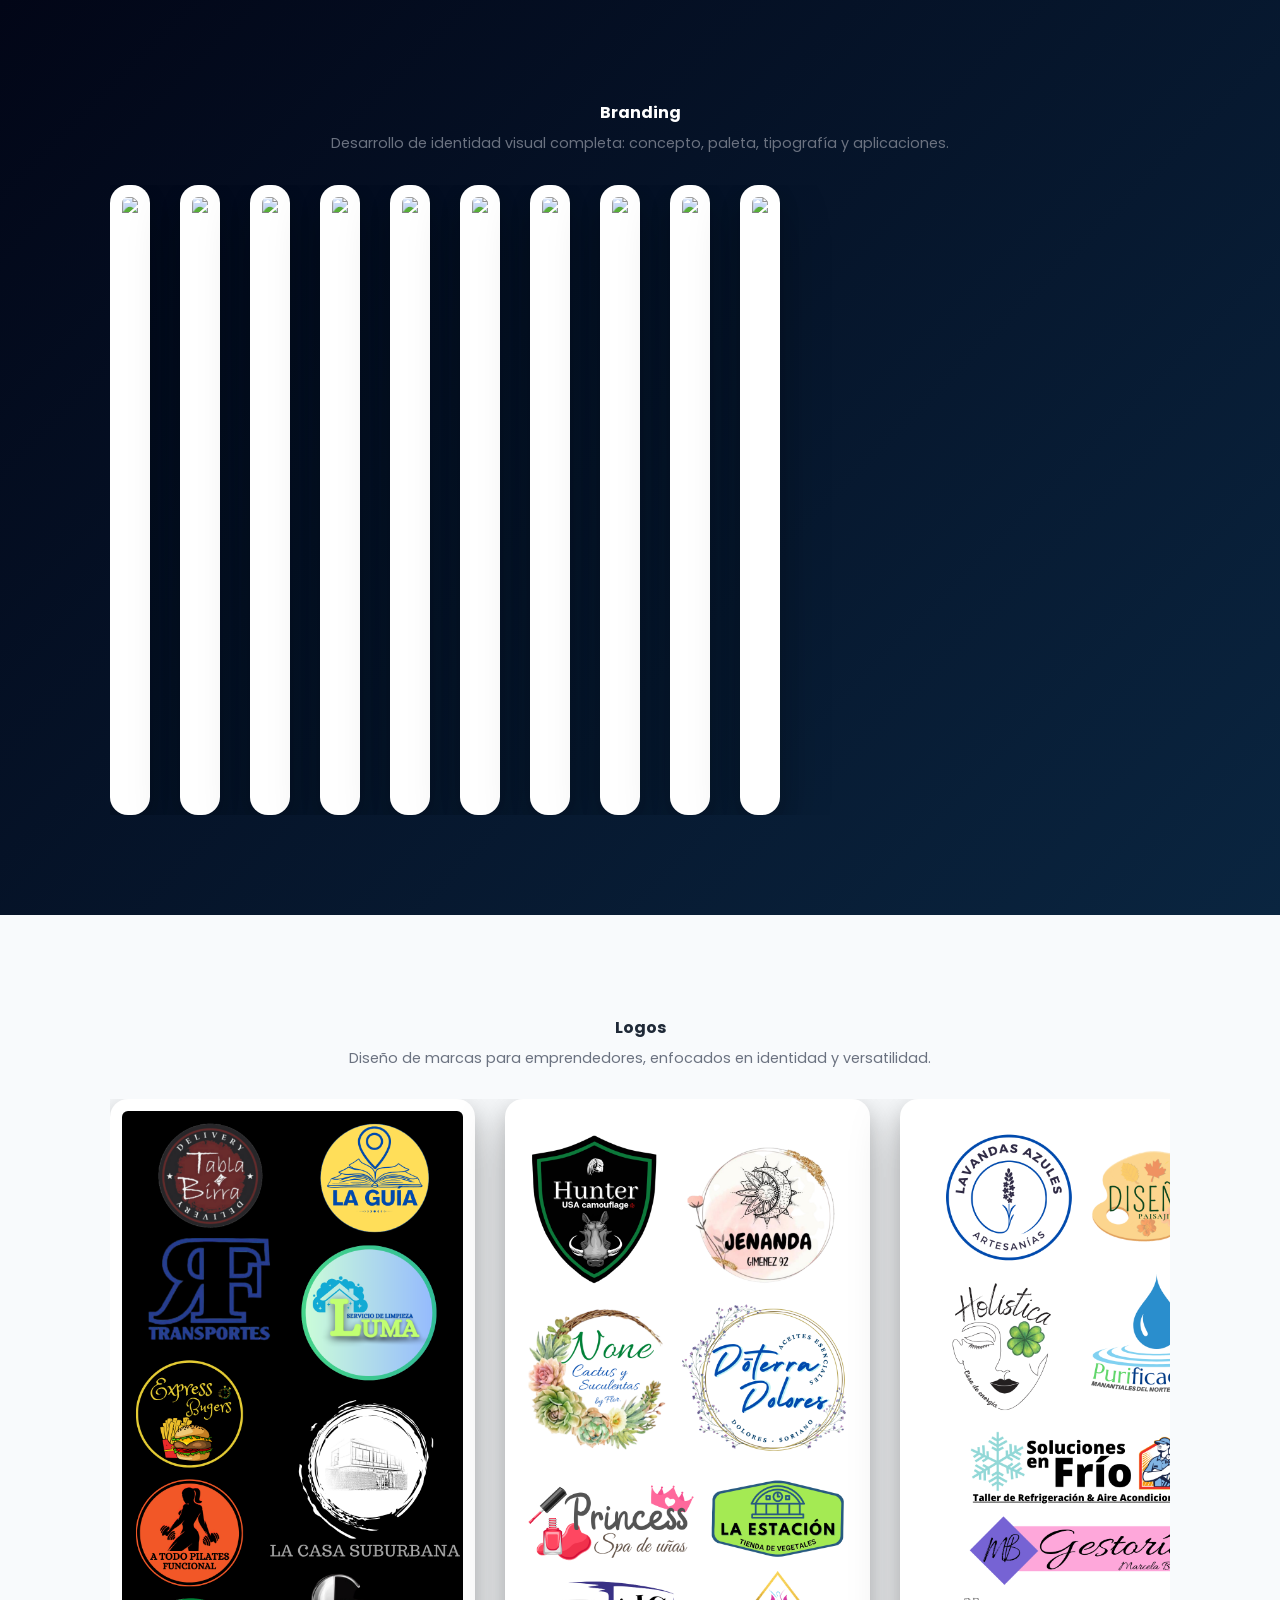
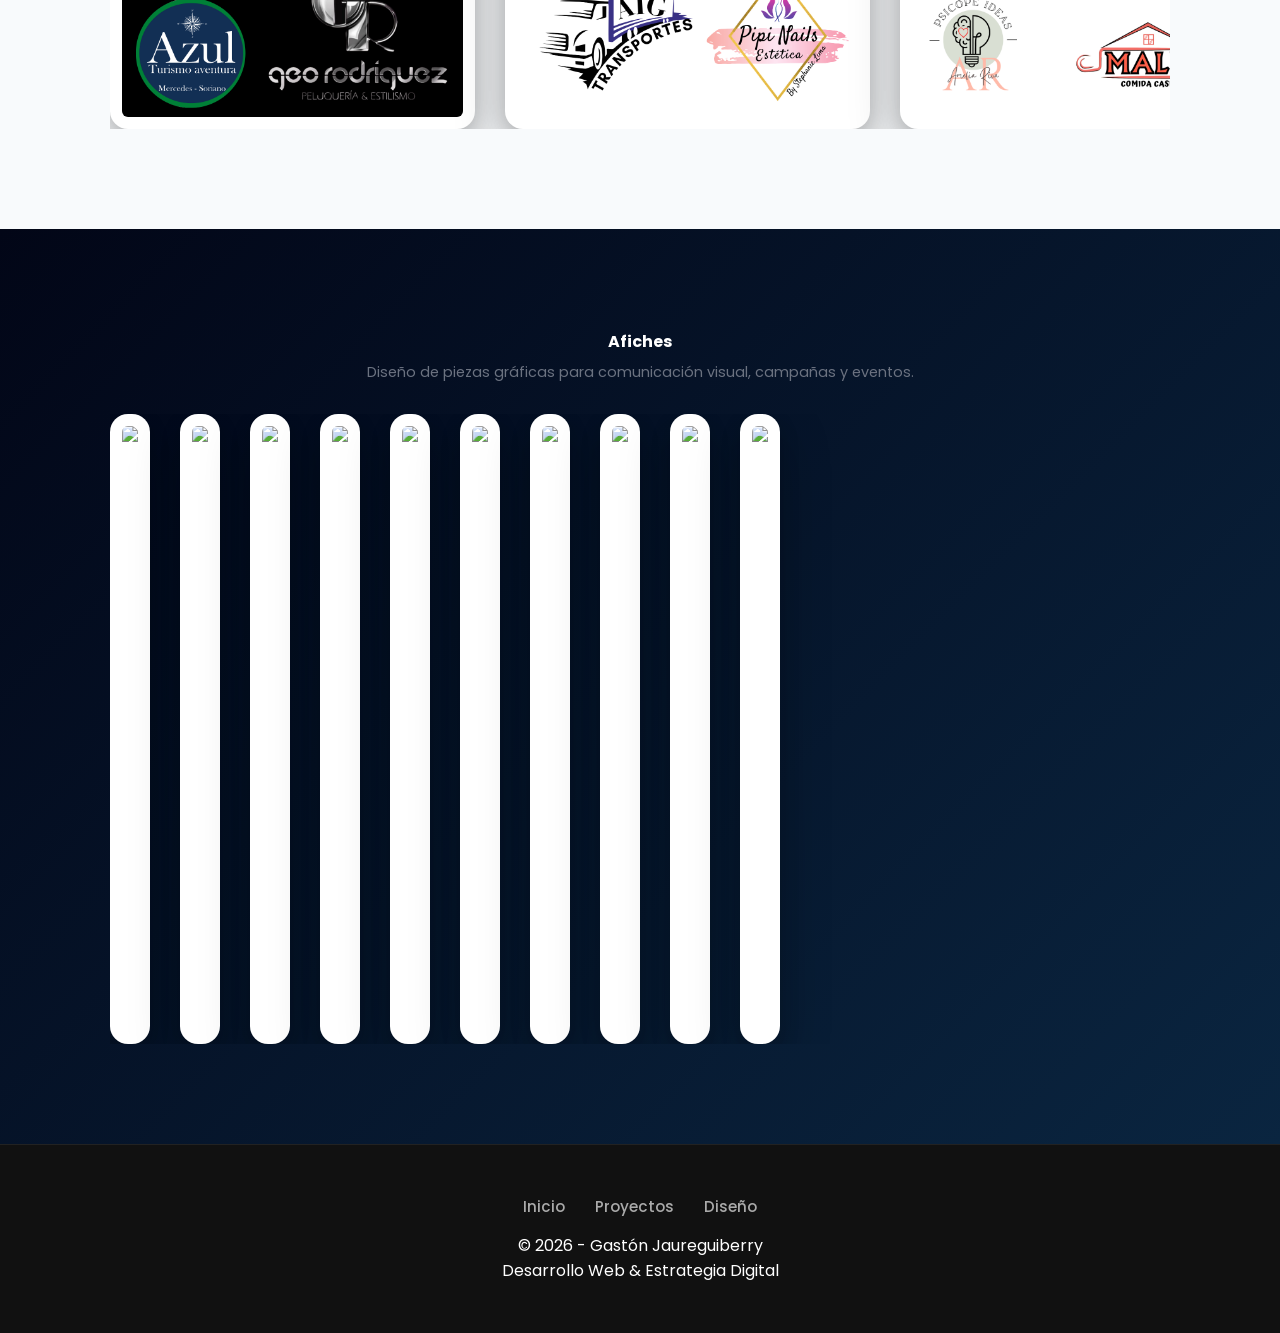
==== pages/diseños.html @ 80c4a2a4 "varios cambios, algunos medio rotos pero si sigo es peor, de necesitar nuevo repo tome de atras de e" ====
<!DOCTYPE html>
<html lang="es">
<head>
  <meta charset="UTF-8">
  <meta name="viewport" content="width=device-width, initial-scale=1.0">
  <title>Mis proyectos - Gastón Jaureguiberry</title>

  <!-- Estilos -->
  <link rel="stylesheet" href="../css/diseño.css">
  <link href="https://fonts.googleapis.com/css2?family=Poppins:wght@300;500;700&display=swap" rel="stylesheet">
</head>

<body>

<!-- ===== BRANDING ===== -->
<section class="seccion-oscura">
  <div class="bloque">
    <h2>Branding</h2>
    <p>Desarrollo de identidad visual completa: concepto, paleta, tipografía y aplicaciones.</p>

    <div class="slider">
      <div class="slide-track">
        <!-- ORIGINAL -->
        <img src="../img/branding1.png">
        <img src="../img/branding2.png">
        <img src="../img/branding3.png">
        <img src="../img/branding4.png">
        <img src="../img/branding5.png">

        <!-- DUPLICADO (para loop perfecto) -->
        <img src="../img/branding1.png">
        <img src="../img/branding2.png">
        <img src="../img/branding3.png">
        <img src="../img/branding4.png">
        <img src="../img/branding5.png">
      </div>
    </div>
  </div>
</section>

<!-- ===== LOGOS ===== -->
<section class="seccion-clara">
  <div class="bloque">
    <h2>Logos</h2>
    <p>Diseño de marcas para emprendedores, enfocados en identidad y versatilidad.</p>

    <div class="slider">
      <div class="slide-track">
        <img src="../img/logos6.png">
        <img src="../img/logos2.png">
        <img src="../img/logos3.png">
        <img src="../img/logos4.png">
        <img src="../img/logos5.png">

        <img src="../img/logos6.png">
        <img src="../img/logos2.png">
        <img src="../img/logos3.png">
        <img src="../img/logos4.png">
        <img src="../img/logos5.png">
      </div>
    </div>
  </div>
</section>

<!-- ===== AFICHES ===== -->
<section class="seccion-oscura">
  <div class="bloque">
    <h2>Afiches</h2>
    <p>Diseño de piezas gráficas para comunicación visual, campañas y eventos.</p>

    <div class="slider">
      <div class="slide-track">
        <img src="../img/afiche1.png">
        <img src="../img/afiche2.png">
        <img src="../img/afiche3.png">
        <img src="../img/afiche4.png">
        <img src="../img/afiche5.png">

        <img src="../img/afiche1.png">
        <img src="../img/afiche2.png">
        <img src="../img/afiche3.png">
        <img src="../img/afiche4.png">
        <img src="../img/afiche5.png">
      </div>
    </div>
  </div>
</section>

<!-- ===== FOOTER ===== -->
<footer>
  <div class="footer-links">
    <a href="../index.html">Inicio</a>
    <a href="../pages/proyectosweb.html">Proyectos</a>
    <a href="../pages/diseños.html">Diseño</a>
  </div>
  <p>© 2026 - Gastón Jaureguiberry 
    <br> Desarrollo Web & Estrategia Digital</p>
</footer>

</body>
</html>
---- css/diseño.css ----
/* =====================================================
   RESET
===================================================== */
* {
  margin: 0;
  padding: 0;
  box-sizing: border-box;
}

/* =====================================================
   BASE
===================================================== */
body {
  font-family: 'Poppins', sans-serif;
  background: #fff;
  color: #1f2937;
}

/* =====================================================
   SECCIONES GENERALES
===================================================== */
.seccion-diseno {
  display: flex;
  flex-direction: column;
}

.bloque {
  text-align: center;
  max-width: 1100px;
  margin: 0 auto;
  padding: 100px 20px;
}

.seccion-clara {
  background: #f8fafc;
}

.seccion-oscura {
  background: linear-gradient(135deg, #020617, #0a2540);
  color: #fff;
}

.seccion-oscura h2,
.seccion-oscura p {
  color: #fff;
}

/* =====================================================
   TIPOGRAFÍA 
===================================================== */
.bloque h2 {
  font-size: 1rem; /* más chico */
  font-weight: 700;
  margin-bottom: 8px;
}

.bloque p {
  font-size: 0.9rem; /* más chico */
  color: #6b7280;
  margin-bottom: 30px; /* menos espacio */
  line-height: 1.5;
}

/* =====================================================
   BOTONES (ESTILO ÚNICO PARA TODO EL SITIO)
===================================================== */

/* CONTENEDOR */
.buttons {
  display: flex;
  justify-content: center;
  gap: 20px;
  margin-top: 30px;
  flex-wrap: wrap;
}

/* BOTÓN GLOBAL */
.btn-main {
  display: inline-block;
  padding: 12px 22px;

  background: #4f46e5;
  color: #fff;
  text-decoration: none;

  border-radius: 10px;
  font-size: 14px;
  font-weight: 500;

  box-shadow: 0 8px 20px rgba(0,0,0,0.15);
  transition: all 0.3s ease;
}

/* HOVER */
.btn-main:hover {
  background: #4338ca;
  transform: translateY(-2px);
}

/* 🔥 FIX CLAVE: BOTONES DEL HERO */
.hero .buttons a {
  background: #4f46e5 !important;
  color: #fff !important;
}

/* =====================================================
   SLIDER
===================================================== */
.slider {
  width: 100%;
  overflow: hidden;
  position: relative;
}

.slide-track {
  display: flex;
  gap: 30px;
  width: max-content;
  animation: scroll 30s linear infinite;
}

.slide-track img {
  height: 70vh;
  width: auto;
  object-fit: contain;

  border-radius: 18px;
  background: #fff;
  padding: 12px;

  box-shadow:
    0 20px 50px rgba(0,0,0,0.25),
    0 8px 20px rgba(0,0,0,0.15);

  transition: transform 0.4s ease, box-shadow 0.4s ease;
}

.slide-track img:hover {
  transform: scale(1.06);
  box-shadow:
    0 25px 60px rgba(0,0,0,0.3),
    0 10px 25px rgba(0,0,0,0.2);
}

@keyframes scroll {
  from { transform: translateX(0); }
  to { transform: translateX(-50%); }
}

/* =====================================================
   FOOTER
===================================================== */
footer {
  background: #111;
  color: #fff;
  text-align: center;
  padding: 50px 20px;
  border-top: 1px solid #222;
}

.footer-links {
  display: flex;
  justify-content: center;
  gap: 30px;
  margin-bottom: 15px;
  flex-wrap: wrap;
}

.footer-links a {
  color: #aaa;
  text-decoration: none;
  font-size: 0.95rem;
  font-weight: 500;
}

.footer-links a:hover {
  color: #fff;
}

/* =====================================================
   RESPONSIVE
===================================================== */
@media (max-width: 992px) {
  .slide-track img {
    height: 50vh;
  }
}

@media (max-width: 576px) {

  .bloque {
    padding: 60px 15px;
  }

  .bloque h2 {
    font-size: 1.8rem;
  }

  .bloque p {
    font-size: 0.95rem;
  }

  .slide-track img {
    height: 40vh;
  }

  .buttons {
    flex-direction: column;
    align-items: center;
  }

  .btn-main {
    width: 80%;
    text-align: center;
  }
}
/* =====================================================
   MOBILE 
===================================================== */
@media (max-width: 576px) {

  /* HERO */
  .hero {
    padding: 40px 20px;
    text-align: center;
  }

  .hero h1 {
    font-size: 1.8rem;
  }

  .hero h2 {
    font-size: 1rem;
    line-height: 1.4;
  }

  .logo {
    width: 140px;
    margin-bottom: 15px;
  }

  /* SECCIONES */
  .section {
    padding: 50px 20px;
  }

  .section h2 {
    font-size: 1.6rem;
  }

  .section p {
    font-size: 0.95rem;
    line-height: 1.5;
  }

  /* CARDS */
  .cards {
    display: flex;
    flex-direction: column;
    gap: 20px;
  }

  .card {
    padding: 20px;
    border-radius: 12px;
  }

  /* LINKS DE PROYECTOS */
  .card a {
    display: inline-block;
    margin-top: 10px;
    font-size: 0.9rem;
  }

  /* EXPERIENCIA */
  .ref-box {
    flex-direction: column;
    gap: 10px;
    align-items: flex-start;
  }

  .btn-ref {
    width: 100%;
    text-align: center;
  }

  /* CONTACTO */
  .contact-buttons {
    display: flex;
    flex-direction: column;
    gap: 10px;
  }

  .btn-contact {
    width: 100%;
    justify-content: center;
  }

  /* FOOTER */
  .footer-links {
    gap: 15px;
  }

  footer p {
    font-size: 0.75rem;
  }
}
@media (max-width: 576px) {
  .bloque h2 {
    font-size: 1rem;
  }

  .bloque p {
    font-size: 0.9rem;
    margin-bottom: 30px;
  }
}
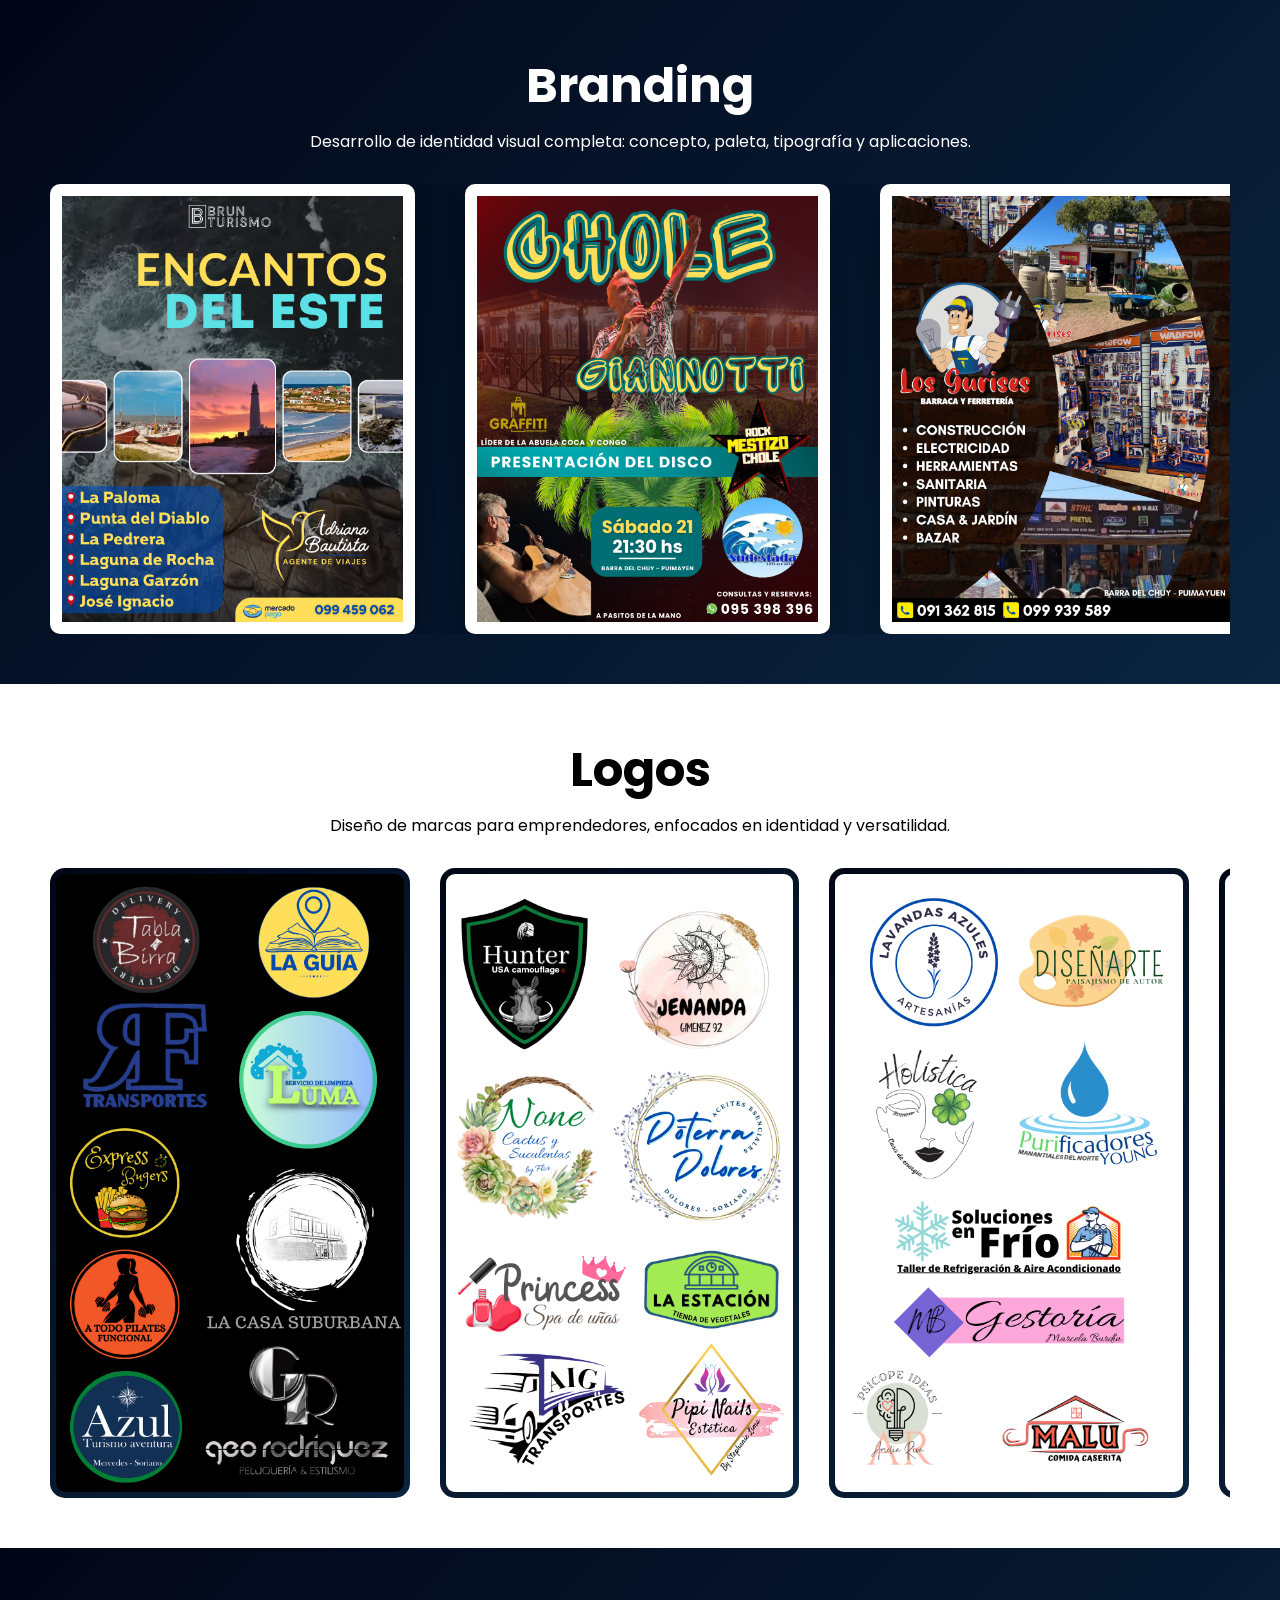
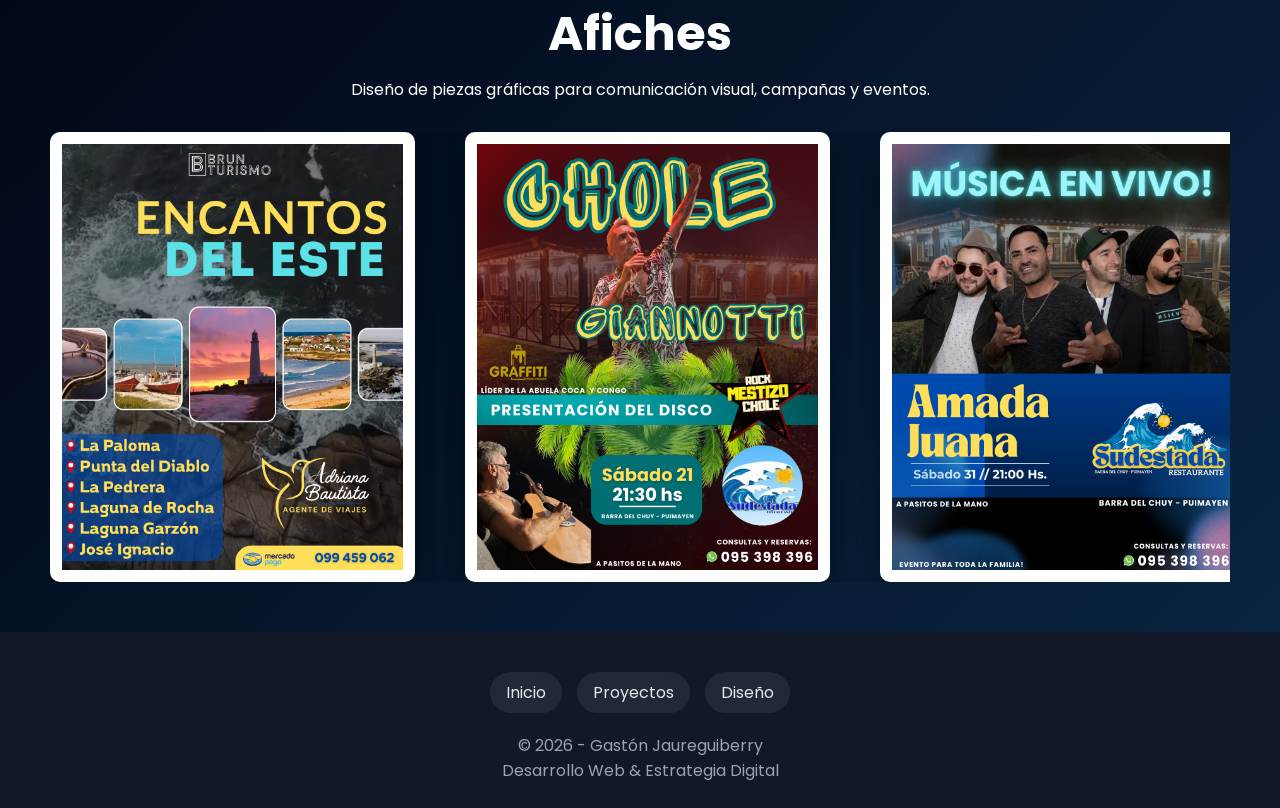
==== commit 321b6cdf: "diseños esta bastante encaminado. falta cargar imagenes" ====
--- a/pages/diseños.html
+++ b/pages/diseños.html
@@ -6,7 +6,7 @@
   <title>Mis proyectos - Gastón Jaureguiberry</title>
 
   <!-- Estilos -->
-  <link rel="stylesheet" href="../css/diseño.css">
+  <link rel="stylesheet" href="../css/diseñoprueba.css">
   <link href="https://fonts.googleapis.com/css2?family=Poppins:wght@300;500;700&display=swap" rel="stylesheet">
 </head>
 
@@ -14,25 +14,25 @@
 
 <!-- ===== BRANDING ===== -->
 <section class="seccion-oscura">
-  <div class="bloque">
+  <div class="bloquebranding">
     <h2>Branding</h2>
     <p>Desarrollo de identidad visual completa: concepto, paleta, tipografía y aplicaciones.</p>
 
     <div class="slider">
       <div class="slide-track">
         <!-- ORIGINAL -->
-        <img src="../img/branding1.png">
-        <img src="../img/branding2.png">
-        <img src="../img/branding3.png">
-        <img src="../img/branding4.png">
-        <img src="../img/branding5.png">
+        <img src="../img/afiche1.png">
+        <img src="../img/afiche2.png">
+        <img src="../img/afiche4.png">
+        <img src="../img/afiche3.png">
+        <img src="../img/afiche1.png">
 
         <!-- DUPLICADO (para loop perfecto) -->
-        <img src="../img/branding1.png">
-        <img src="../img/branding2.png">
-        <img src="../img/branding3.png">
-        <img src="../img/branding4.png">
-        <img src="../img/branding5.png">
+        <img src="../img/afiche1.png">
+        <img src="../img/afiche1.png">
+        <img src="../img/afiche1.png">
+        <img src="../img/afiche4.png">
+        <img src="../img/afiche1.png">
       </div>
     </div>
   </div>
@@ -40,12 +40,12 @@
 
 <!-- ===== LOGOS ===== -->
 <section class="seccion-clara">
-  <div class="bloque">
+  <div class="bloquelogos">
     <h2>Logos</h2>
     <p>Diseño de marcas para emprendedores, enfocados en identidad y versatilidad.</p>
 
-    <div class="slider">
-      <div class="slide-track">
+    <div class="sliderclaro">
+      <div class="slide-trackclaro">
         <img src="../img/logos6.png">
         <img src="../img/logos2.png">
         <img src="../img/logos3.png">
@@ -64,7 +64,7 @@
 
 <!-- ===== AFICHES ===== -->
 <section class="seccion-oscura">
-  <div class="bloque">
+  <div class="bloqueafiche">
     <h2>Afiches</h2>
     <p>Diseño de piezas gráficas para comunicación visual, campañas y eventos.</p>
 
@@ -75,12 +75,14 @@
         <img src="../img/afiche3.png">
         <img src="../img/afiche4.png">
         <img src="../img/afiche5.png">
+        <img src="../img/afiche6.png">
 
         <img src="../img/afiche1.png">
         <img src="../img/afiche2.png">
         <img src="../img/afiche3.png">
         <img src="../img/afiche4.png">
         <img src="../img/afiche5.png">
+        <img src="../img/afiche6.png">
       </div>
     </div>
   </div>
--- a/css/diseñoprueba.css
+++ b/css/diseñoprueba.css
@@ -0,0 +1,210 @@
+/* =====================================================
+   RESET
+===================================================== */
+
+* {
+  margin: 0;
+  padding: 0;
+  box-sizing: border-box;
+}
+
+body {
+  background-color: white;
+  font-family: 'Poppins', sans-serif;
+}
+
+/* =====================================================
+   SECCIONES GENERALES
+===================================================== */
+
+.seccion-oscura {
+  background: linear-gradient(135deg, #020617, #0a2540);
+  color: #fff;
+}
+
+.seccion-clara {
+  background-color: white;
+  color: black;
+}
+
+/* =====================================================
+BLOQUES 
+===================================================== */
+
+.bloquebranding,
+.bloquelogos,
+.bloqueafiche {
+  text-align: center;
+  padding: 50px;
+}
+
+/* =====================================================
+   TIPOGRAFÍA 
+   ===================================================== */
+
+.bloquebranding h2,
+.bloquelogos h2,
+.bloqueafiche h2 {
+  font-size: 3rem;
+  font-weight: 700;
+  margin-bottom: 8px;
+}
+
+/*  P */
+.bloquebranding p,
+.bloquelogos p,
+.bloqueafiche p {
+  font-size: 1rem;
+  margin-bottom: 30px;
+  line-height: 1.5;
+}
+
+/* Colores específicos */
+.bloquebranding,
+.bloqueafiche {
+  color: white;
+}
+
+.bloquelogos {
+  color: black;
+}
+
+/* =====================================================
+   SLIDER OSCURO 
+===================================================== */
+
+.slider {
+  width: 100%;
+  overflow: hidden;
+  position: relative;
+}
+
+.slide-track {
+  display: flex;
+  gap: 50px;
+  width: max-content;
+  animation: scroll 30s linear infinite;
+}
+
+.slide-track img {
+  height: 50vh;
+  width: auto;
+  object-fit: contain;
+
+  border-radius: 10px;
+  background: #fff;
+  padding: 12px;
+
+  box-shadow:
+    0 20px 50px rgba(0,0,0,0.25),
+    0 8px 20px rgba(0,0,0,0.15);
+
+  transition: transform 0.4s ease, box-shadow 0.4s ease;
+}
+
+/* =====================================================
+   SLIDER CLARO 
+===================================================== */
+
+.sliderclaro {
+  width: 100%;
+  overflow: hidden;
+  position: relative;
+}
+
+.slide-trackclaro {
+  display: flex;
+  gap: 30px;
+  width: max-content;
+  animation: scroll 30s linear infinite;
+}
+
+.slide-trackclaro img {
+  height: 70vh;
+  width: auto;
+  object-fit: contain;
+
+  border-radius: 15px;
+  background: linear-gradient(135deg, #020617, #0a2540);
+  padding: 6px;
+
+  transition: transform 0.4s ease, box-shadow 0.4s ease;
+}
+
+/* =====================================================
+   ANIMACIÓN
+===================================================== */
+
+@keyframes scroll {
+  from { transform: translateX(0); }
+  to { transform: translateX(-50%); }
+}
+
+/* =====================================================
+   FOOTER
+===================================================== */
+
+footer {
+  background: #111827;
+  color: #9ca3af;
+  text-align: center;
+  padding: 40px 20px 25px;
+}
+
+.footer-links {
+  display: flex;
+  justify-content: center;
+  gap: 15px;
+  margin-bottom: 20px;
+  flex-wrap: wrap;
+}
+
+.footer-links a {
+  text-decoration: none;
+  color: #e5e7eb;
+  padding: 8px 16px;
+  border-radius: 999px;
+  background: #1f2937;
+  transition: all 0.3s ease;
+}
+
+.footer-links a:hover {
+  background: #4f46e5;
+  color: #fff;
+}
+
+/* =====================================================
+   RESPONSIVE
+===================================================== */
+
+/*  ALTURA GENERAL DE IMÁGENES  */
+@media (max-width: 992px) {
+  .slide-track img,
+  .slide-trackclaro img {
+    height: 50vh;
+  }
+}
+
+@media (max-width: 576px) {
+
+  /*  PADDING MOBILE  */
+  .bloquebranding,
+  .bloquelogos,
+  .bloqueafiche {
+    padding: 40px 15px;
+  }
+
+  /*  H2 MOBILE  */
+  .bloquebranding h2,
+  .bloquelogos h2,
+  .bloqueafiche h2 {
+    font-size: 1.8rem;
+  }
+
+  /*   P MOBILE */
+  .bloquebranding p,
+  .bloquelogos p,
+  .bloqueafiche p {
+    font-size: 0.95rem;
+  }
+}
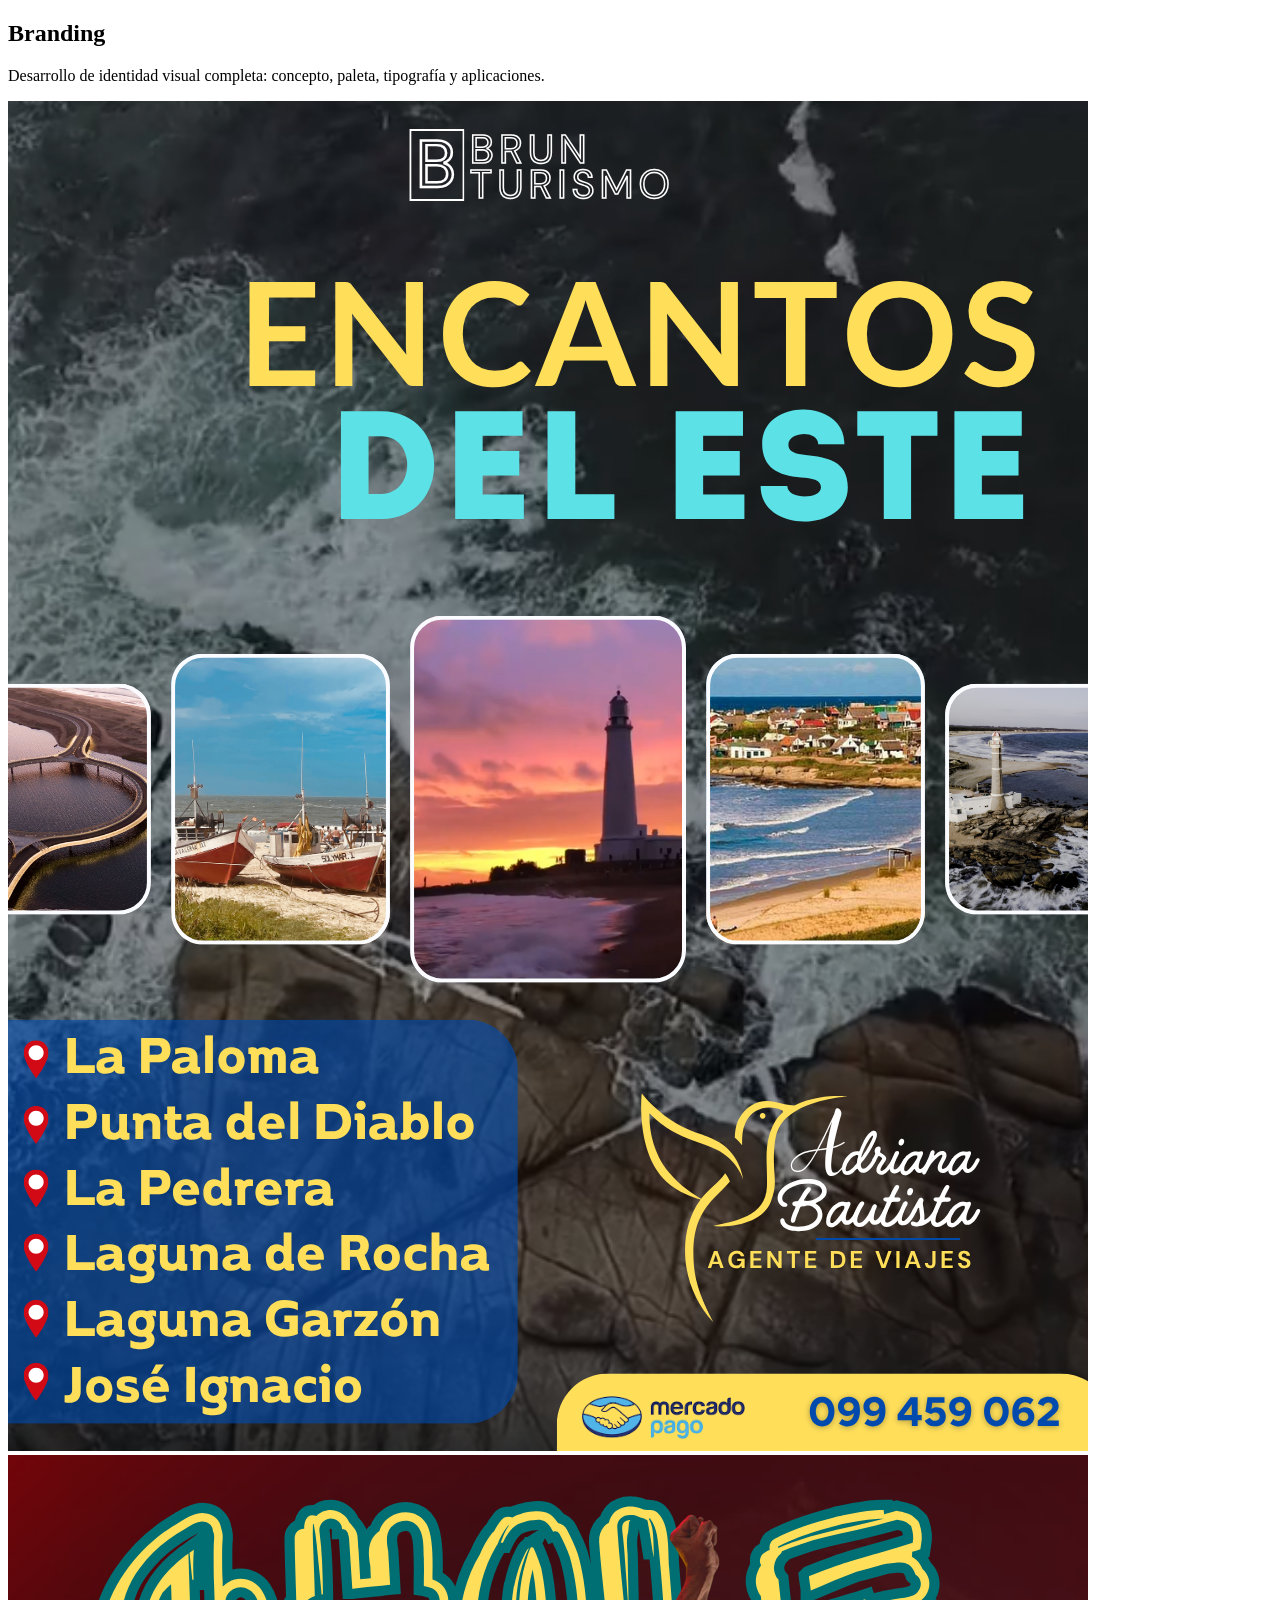
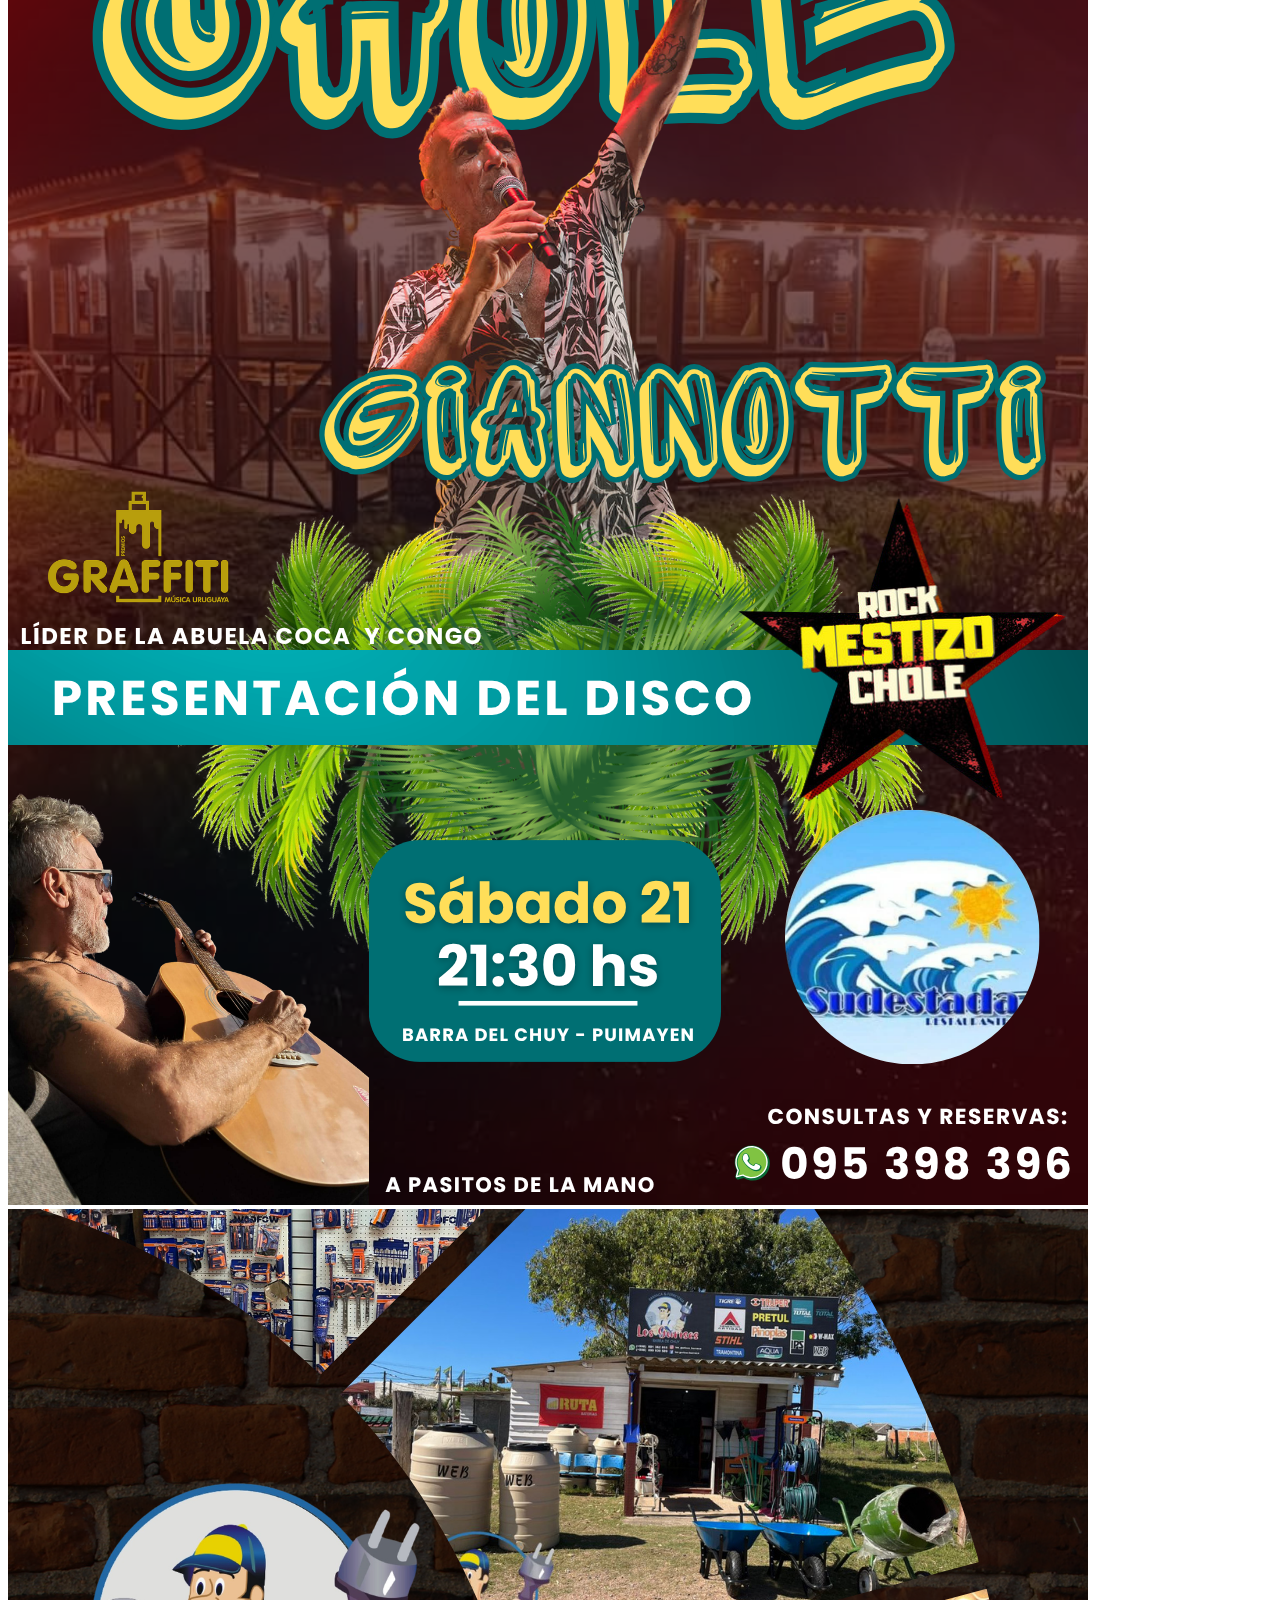
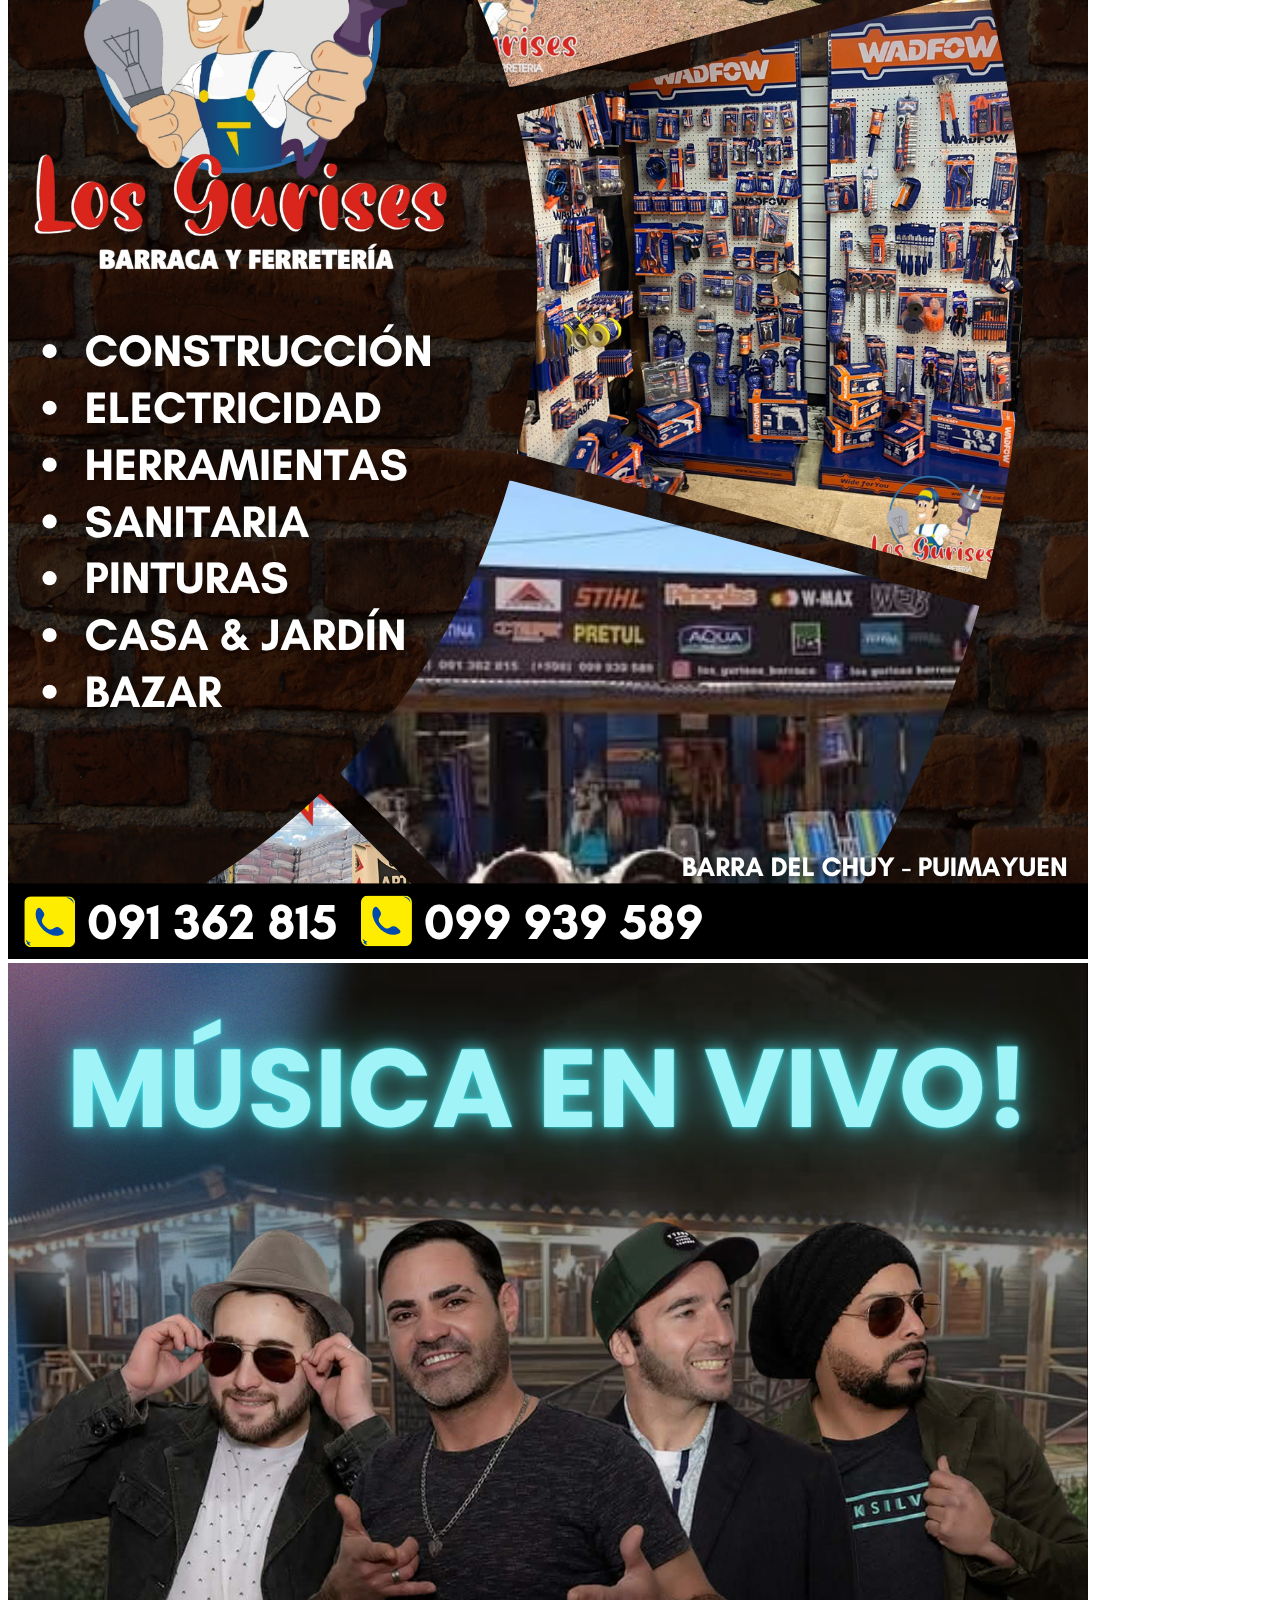
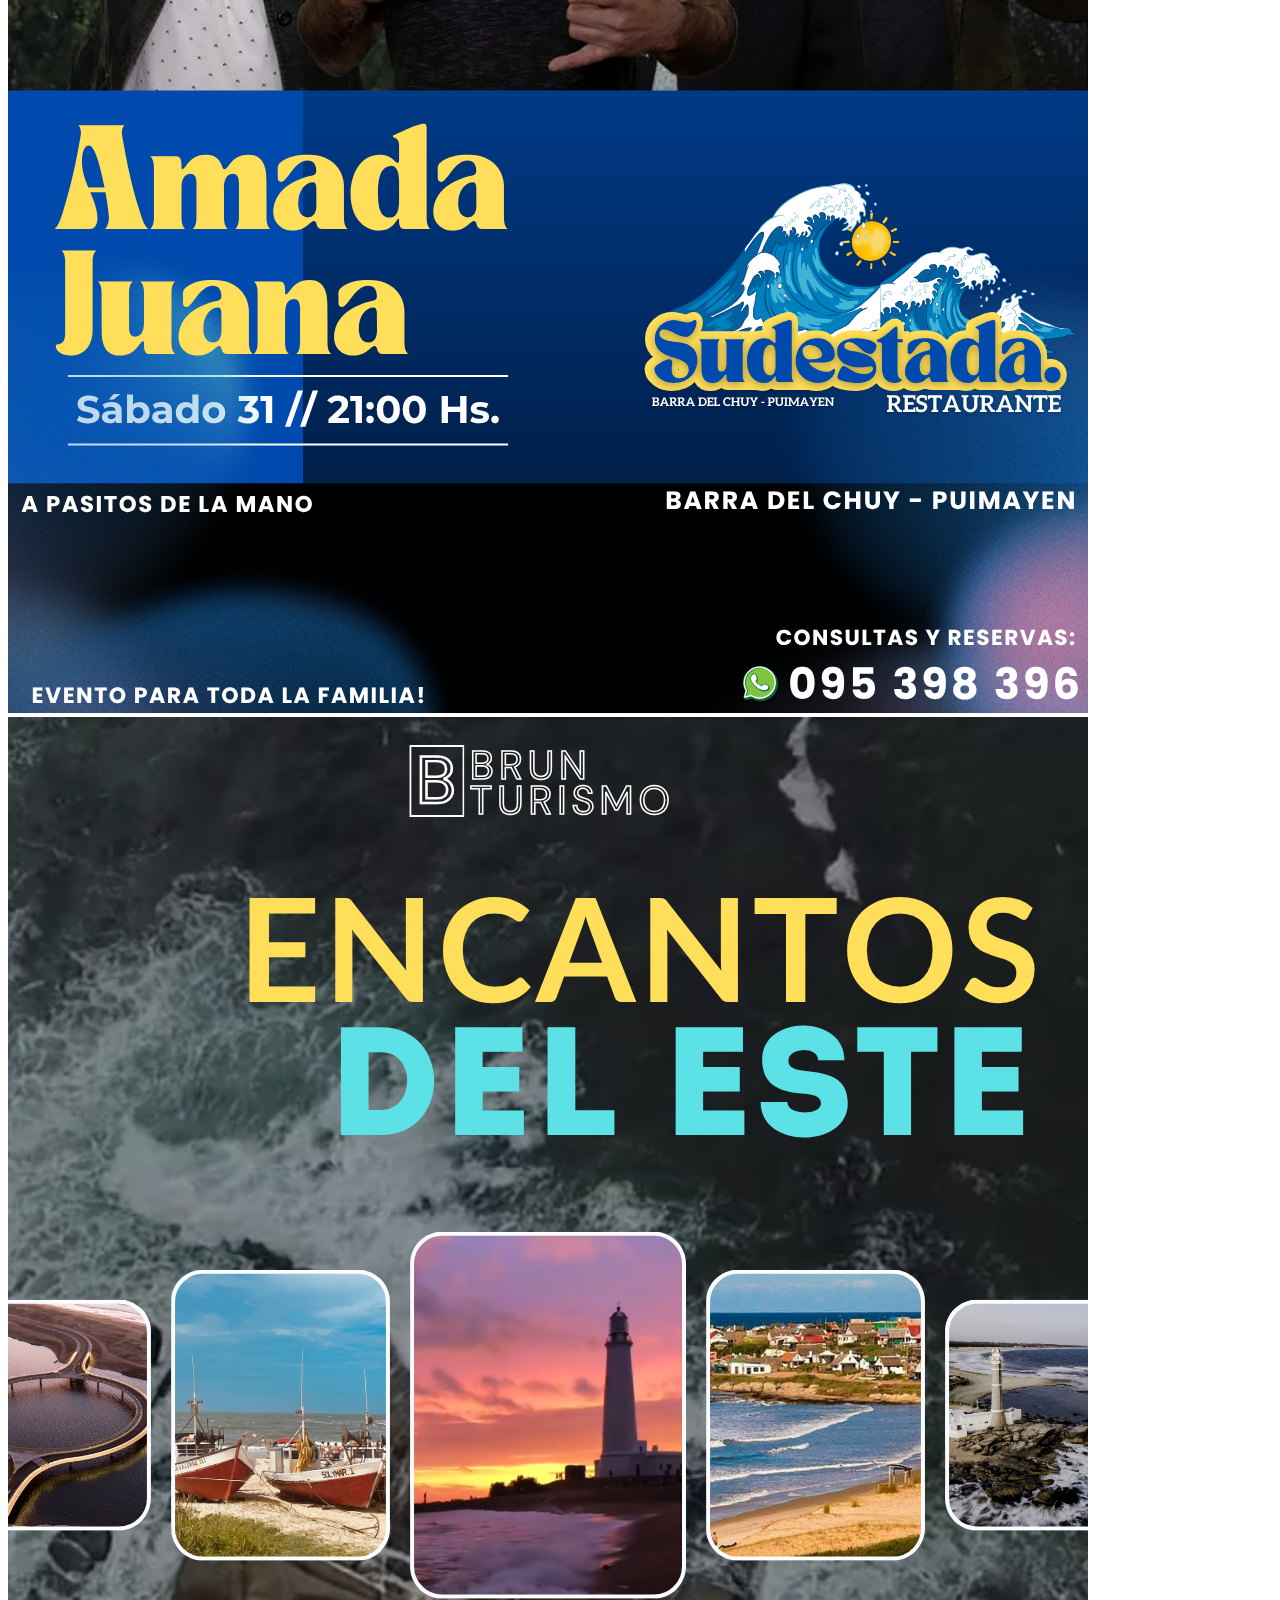
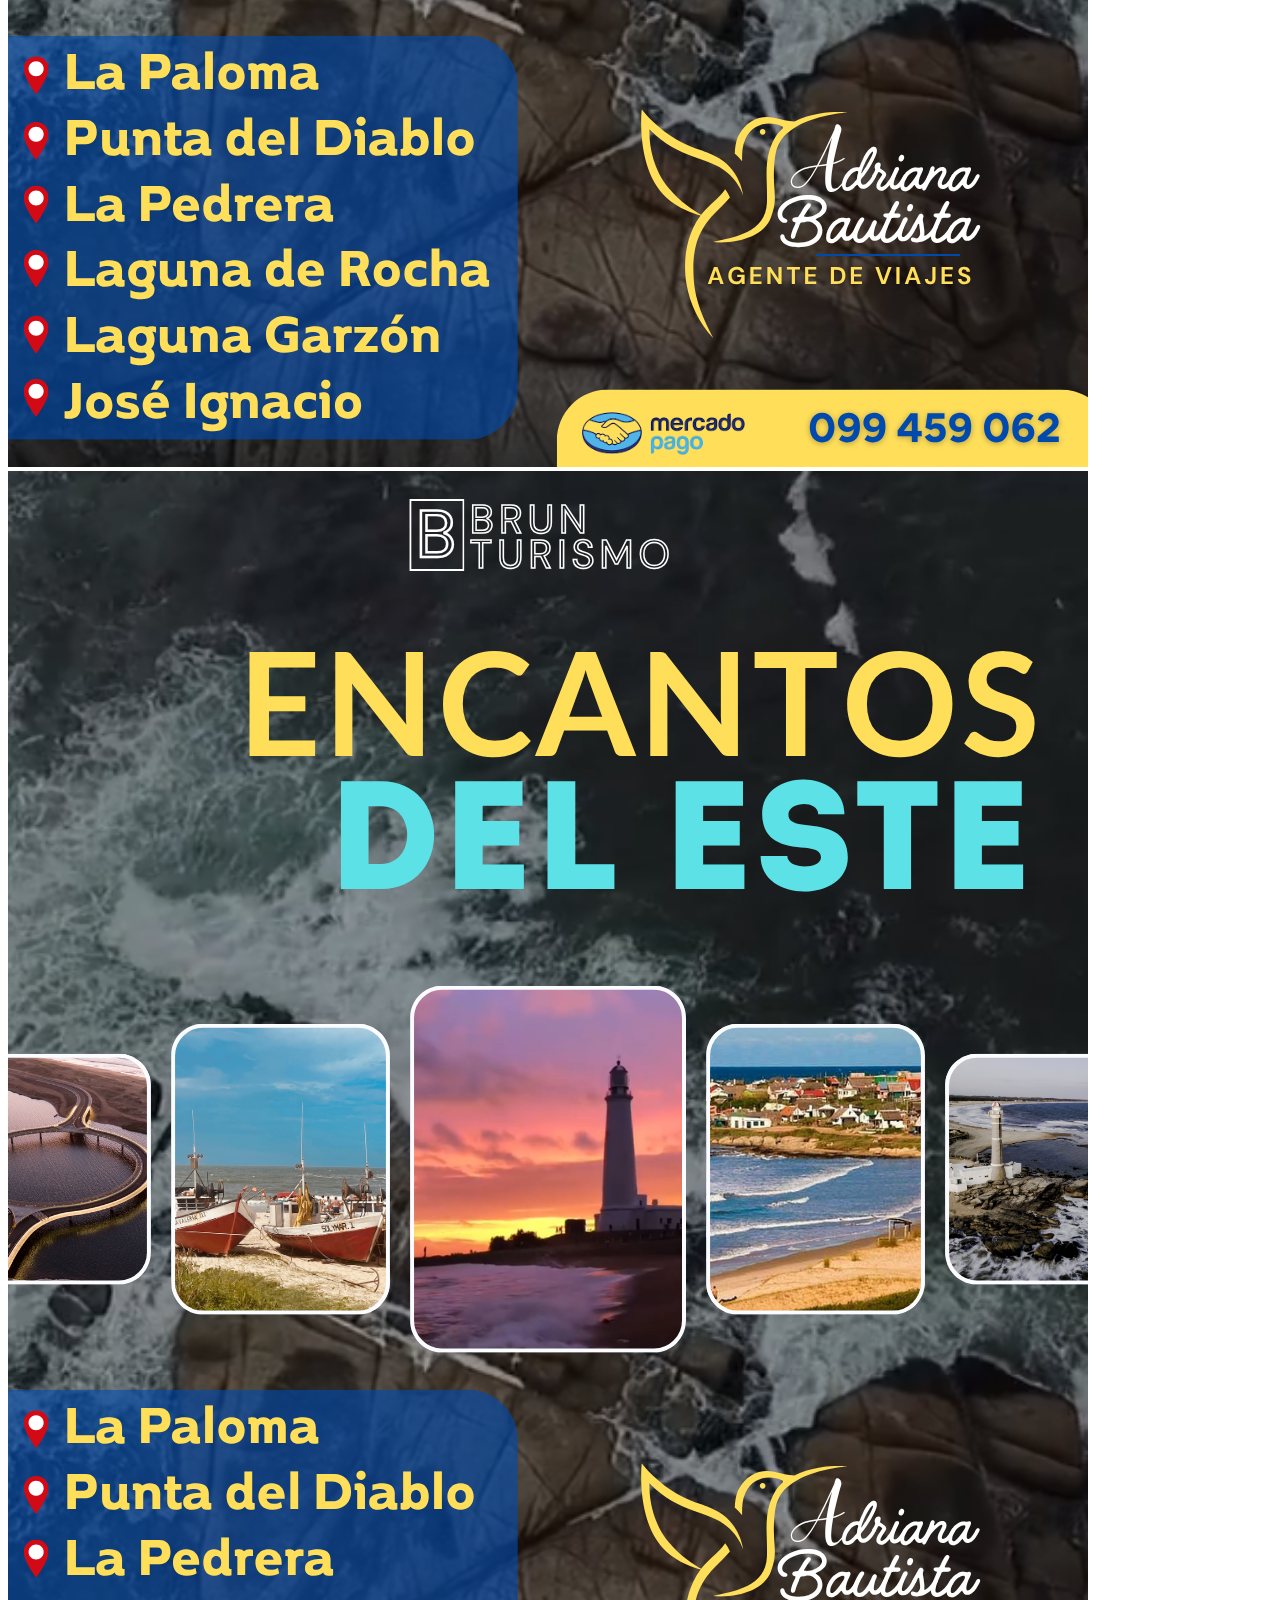
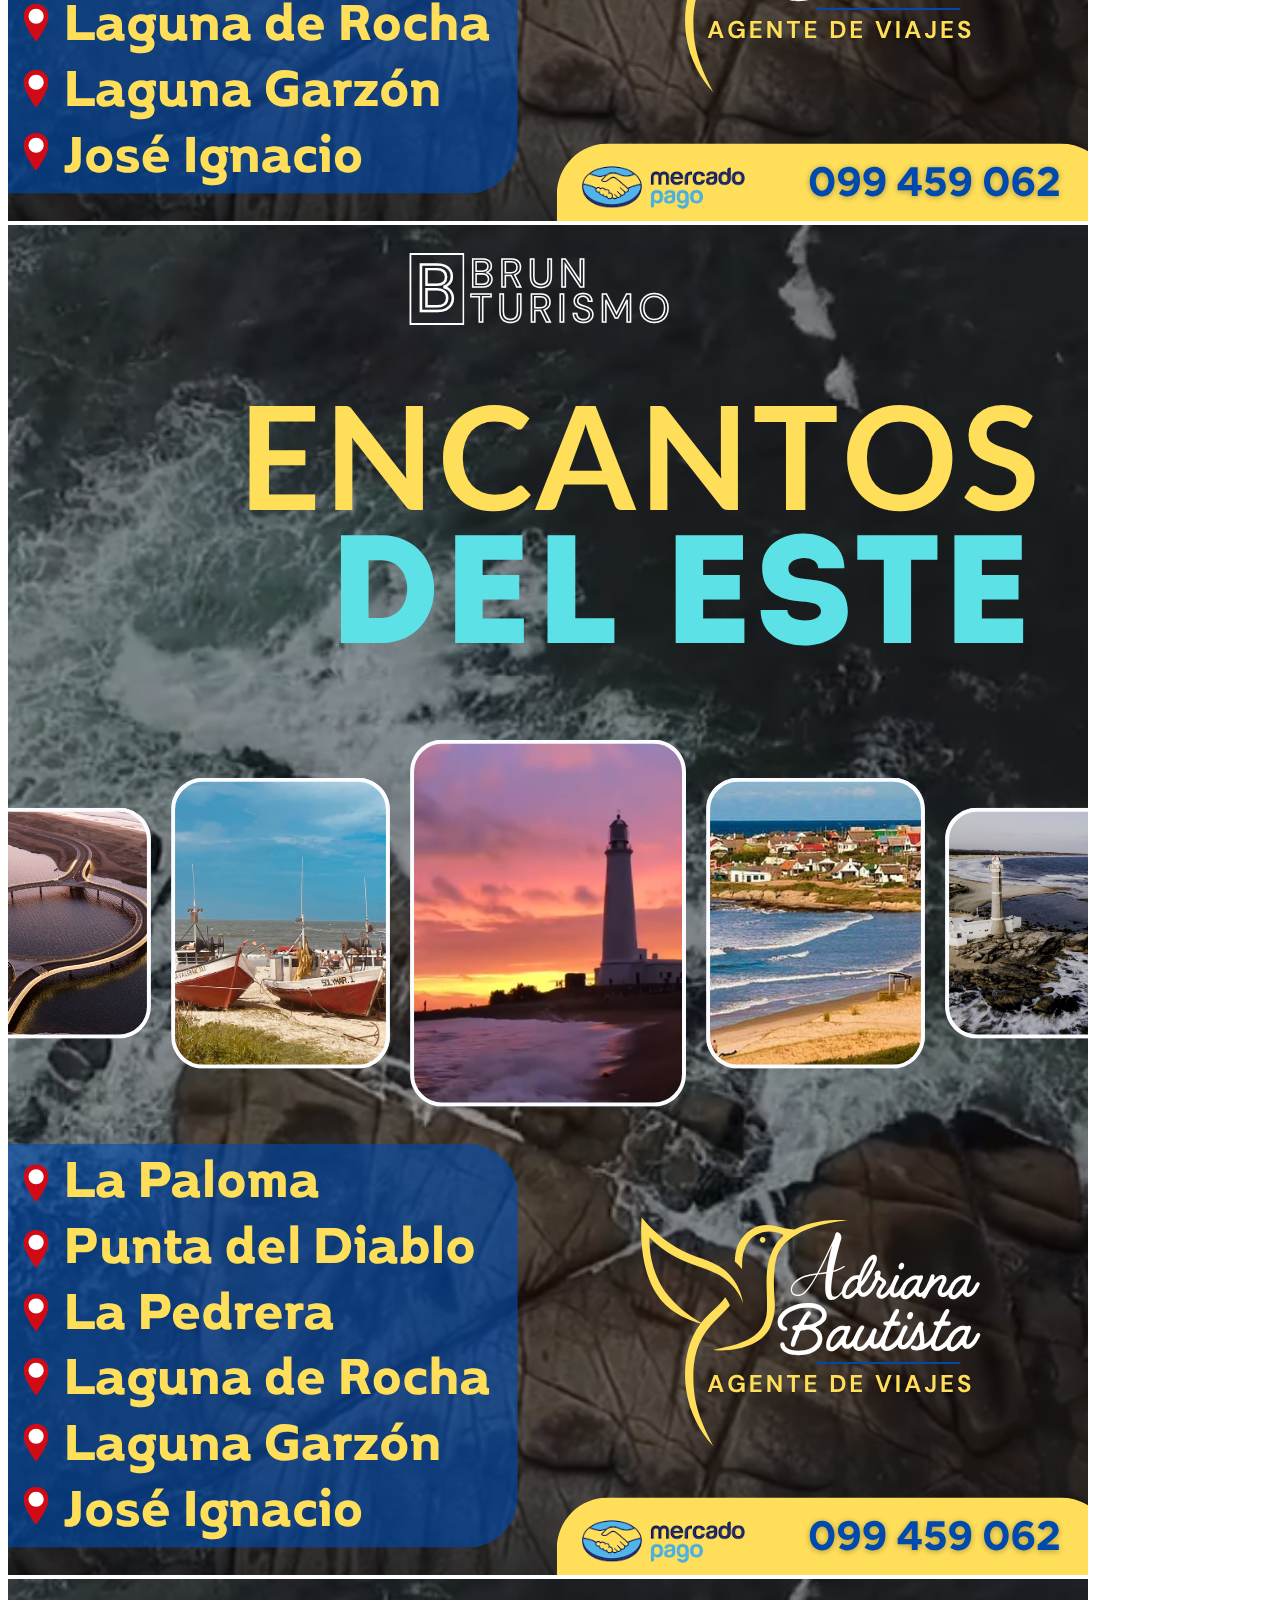
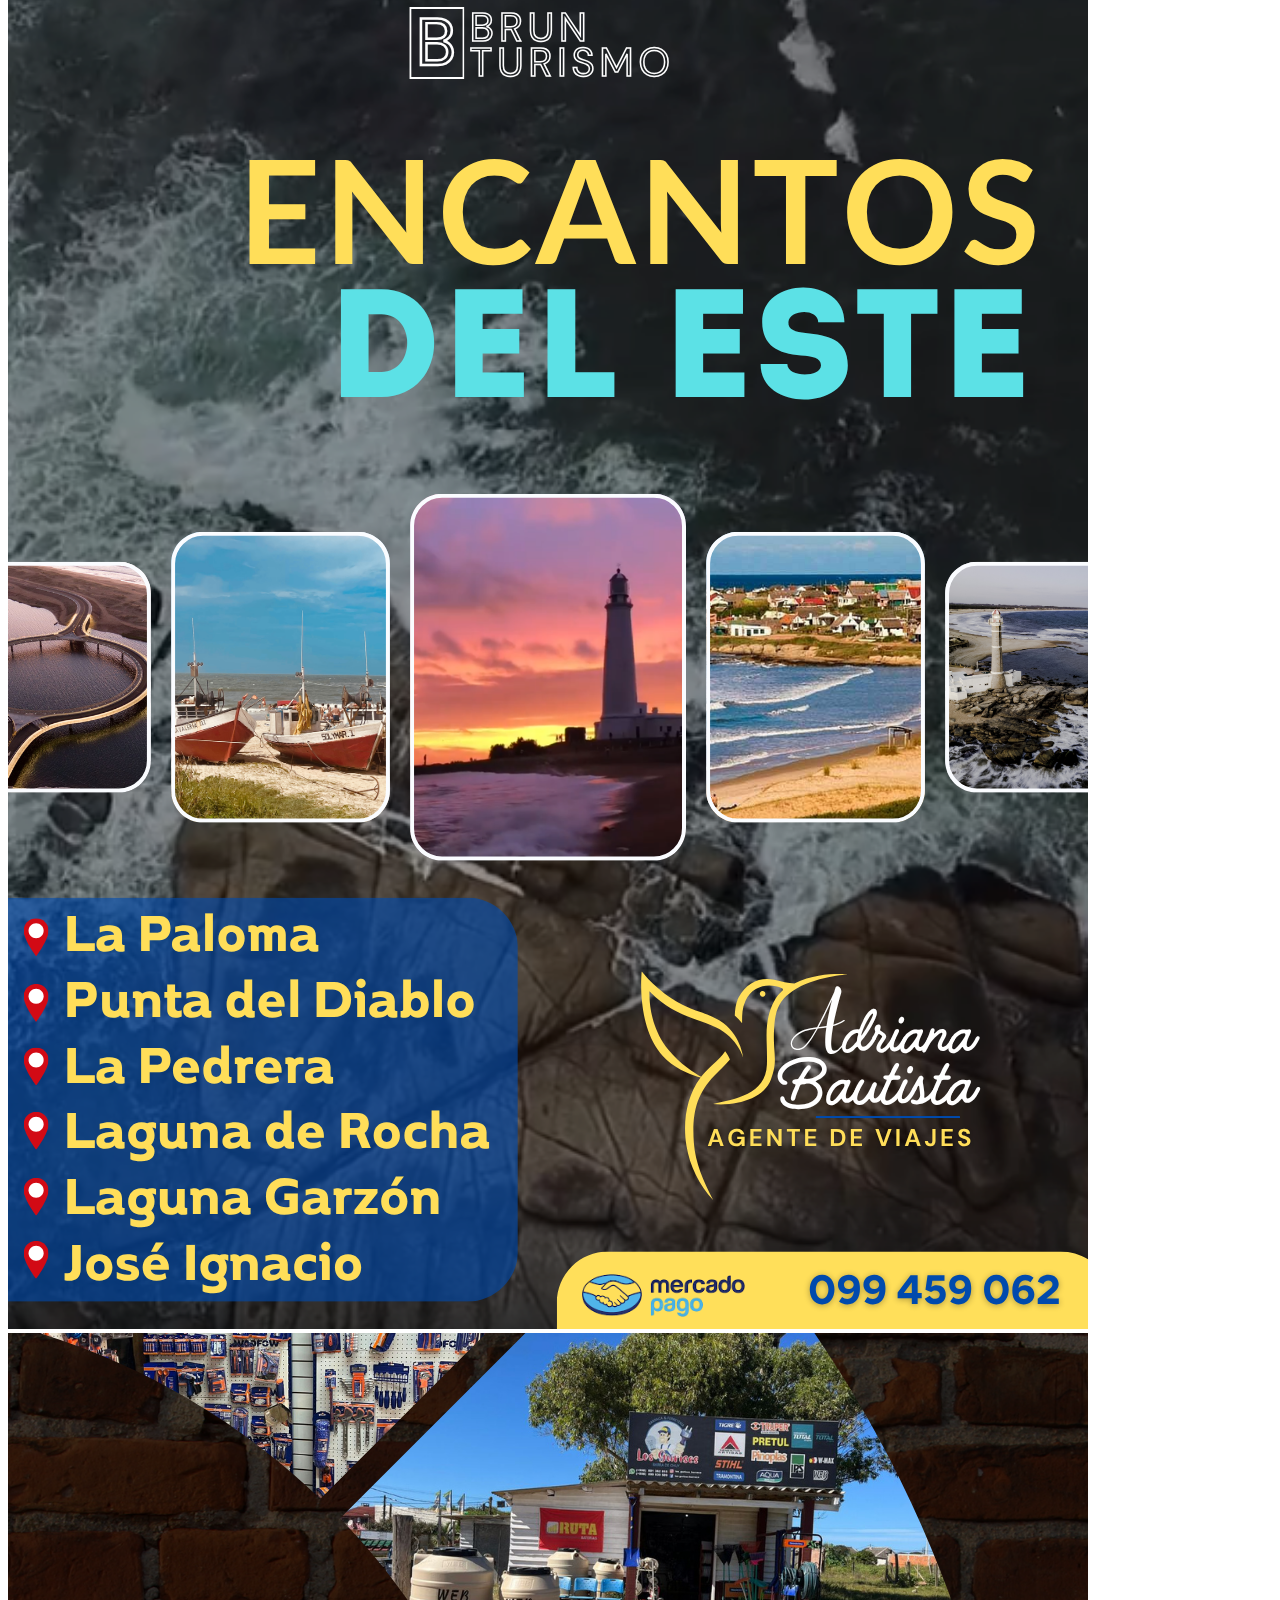
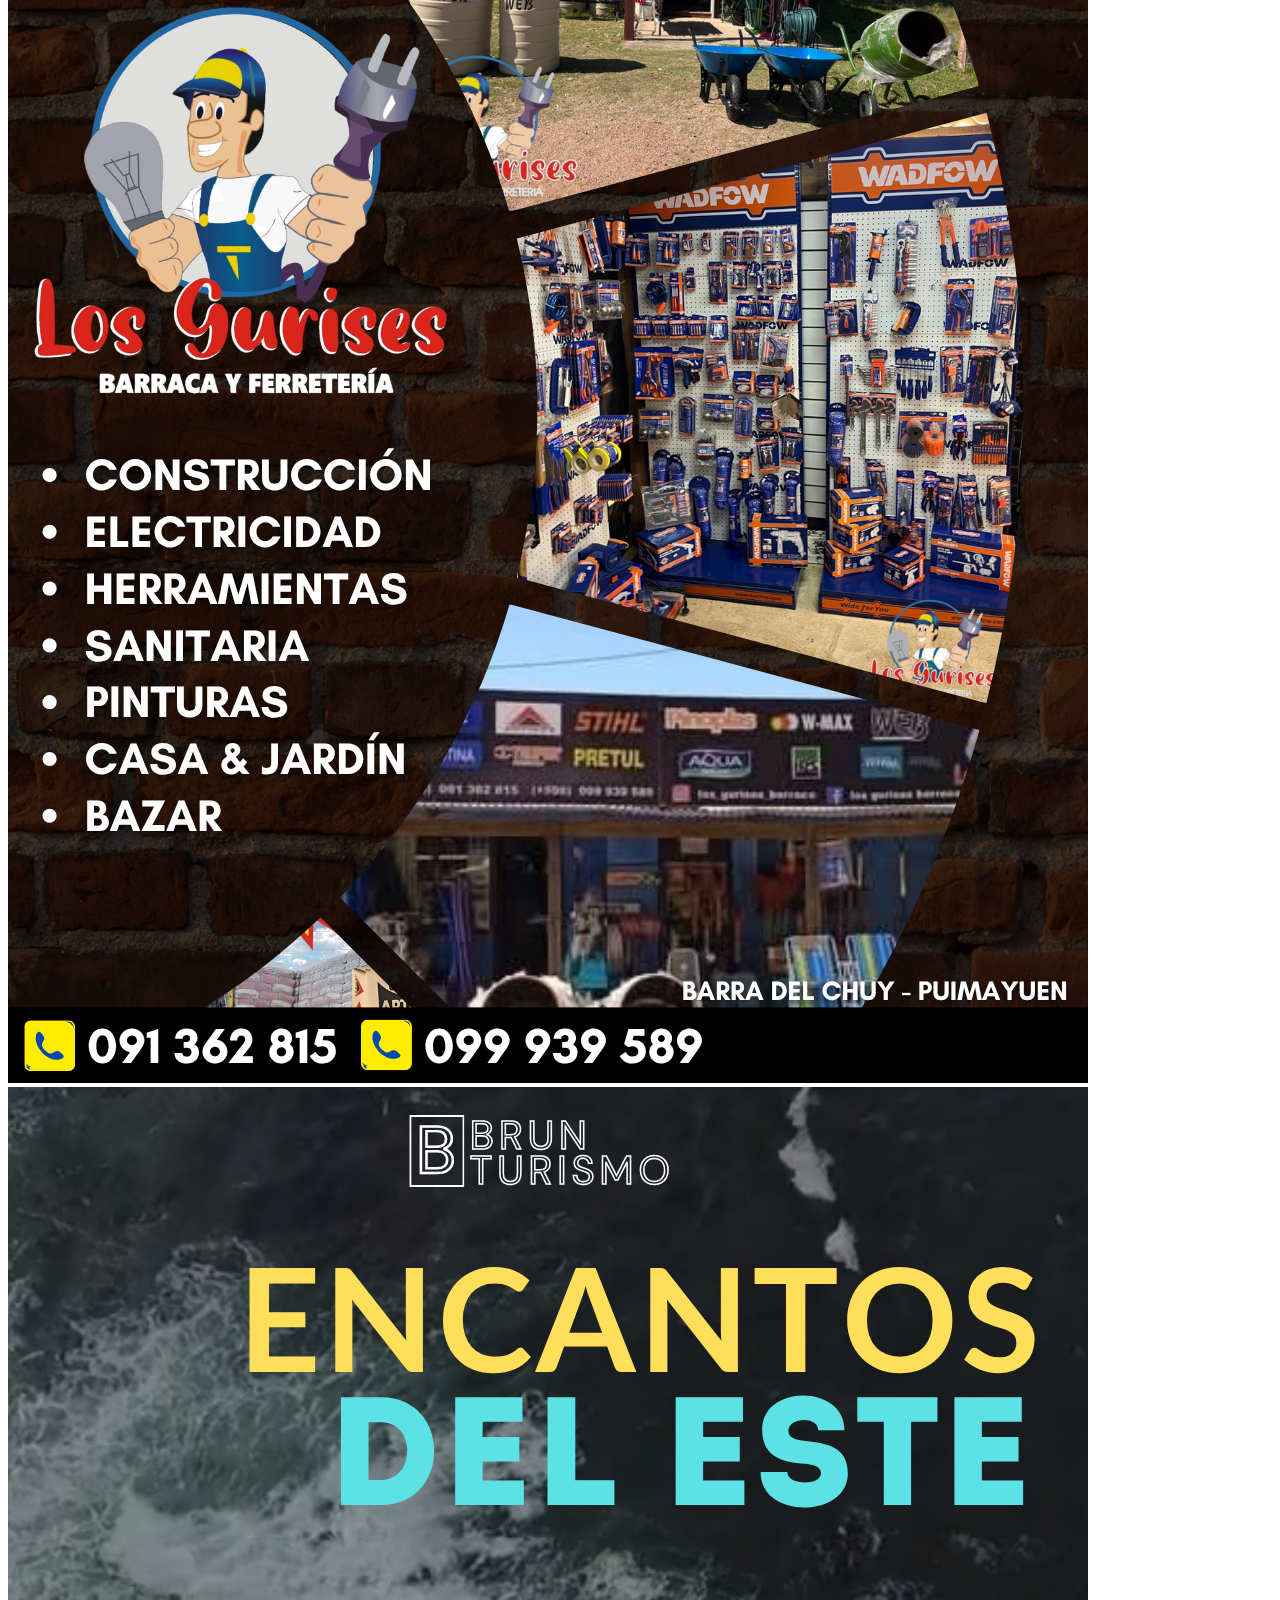
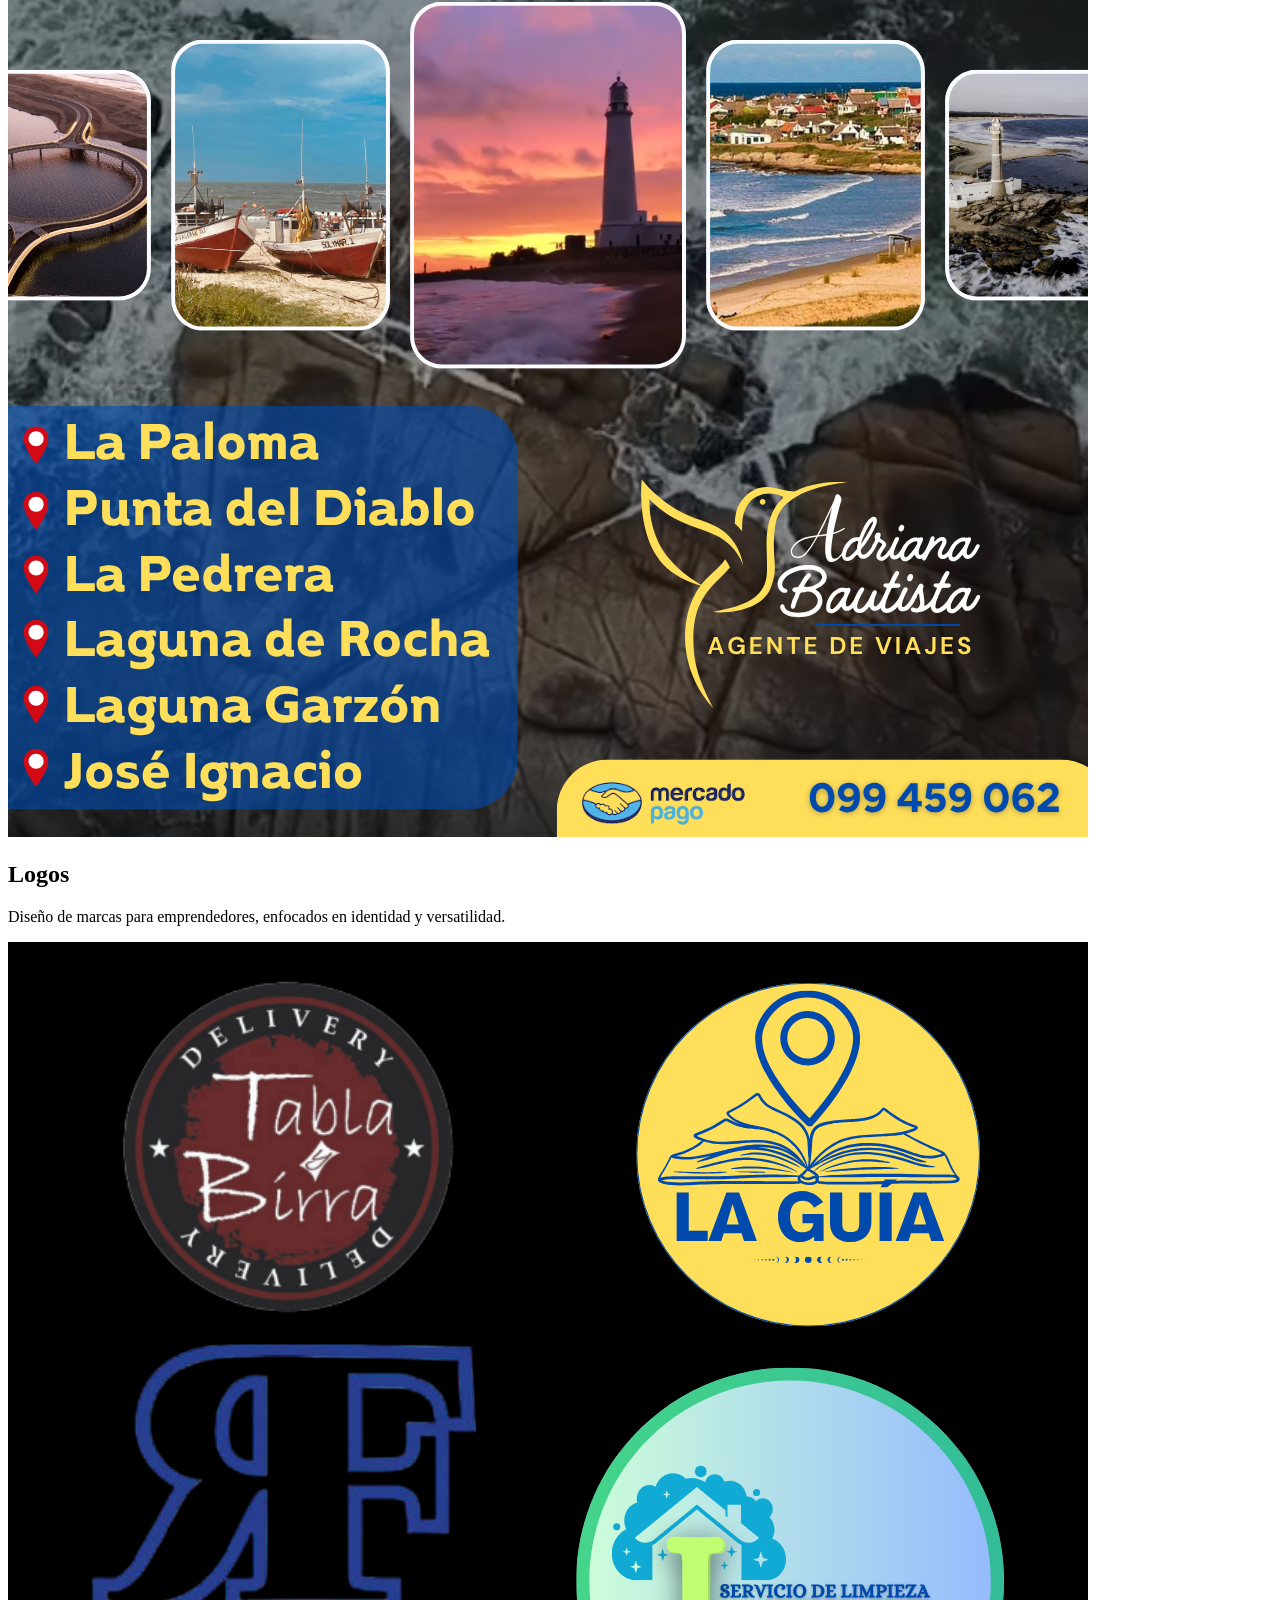
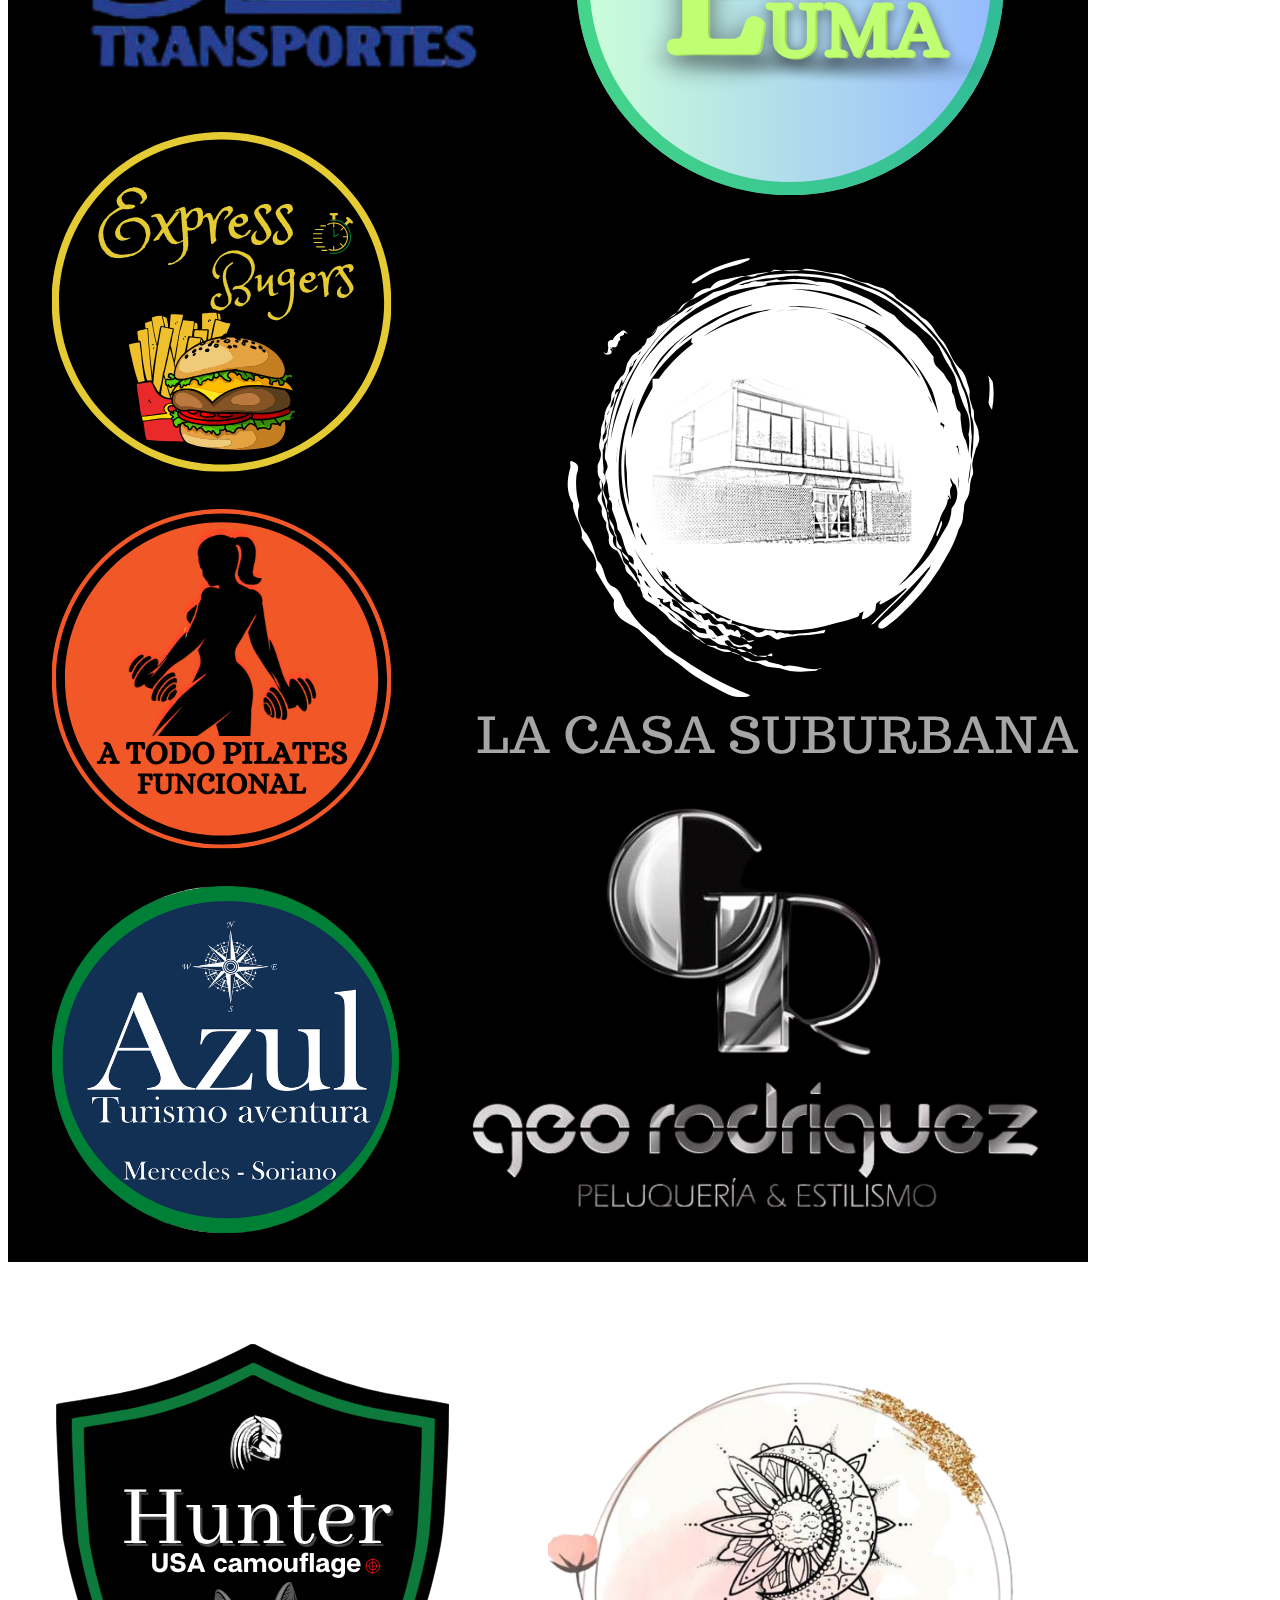
==== commit 2d559c6d: "he tocado todos los estilos de la pagina para unificar criterios" ====
--- a/pages/diseños.html
+++ b/pages/diseños.html
@@ -6,7 +6,7 @@
   <title>Mis proyectos - Gastón Jaureguiberry</title>
 
   <!-- Estilos -->
-  <link rel="stylesheet" href="../css/diseñoprueba.css">
+  <link rel="stylesheet" href="../css/diseño.css">
   <link href="https://fonts.googleapis.com/css2?family=Poppins:wght@300;500;700&display=swap" rel="stylesheet">
 </head>
 
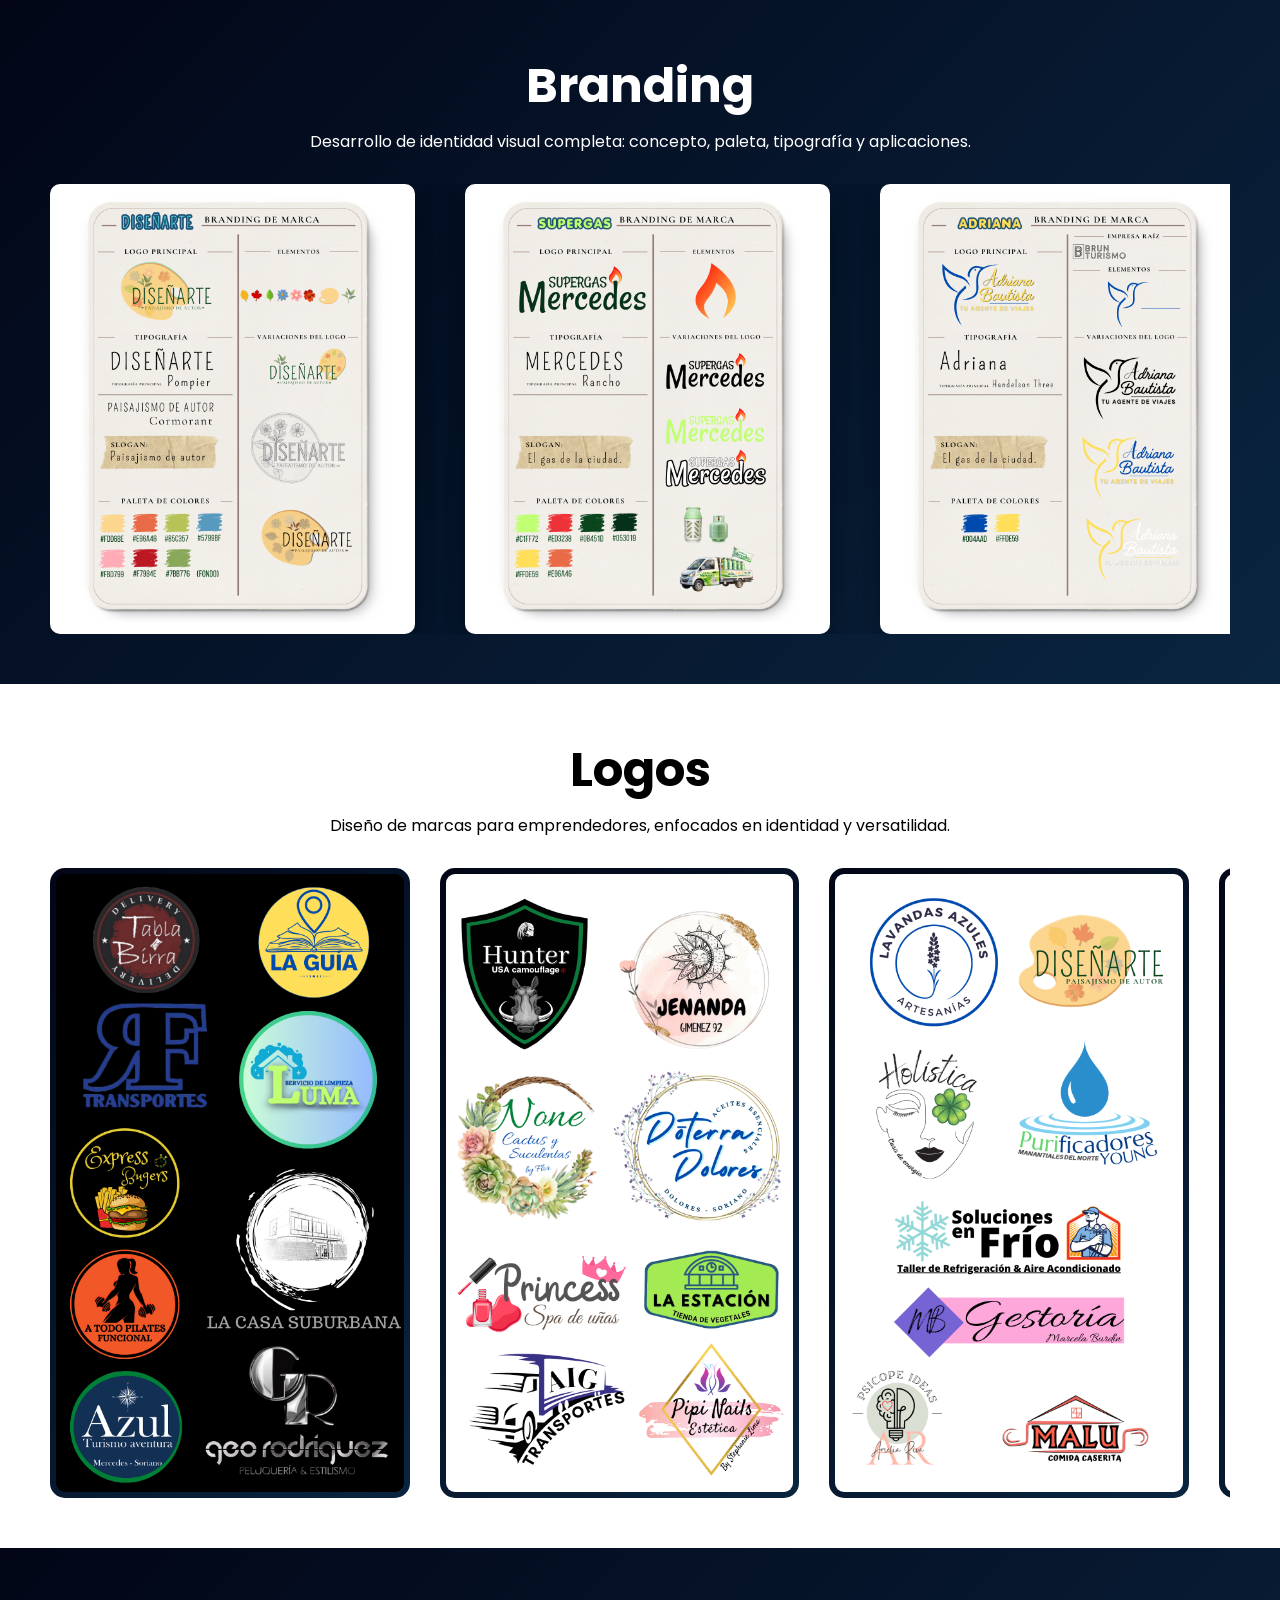
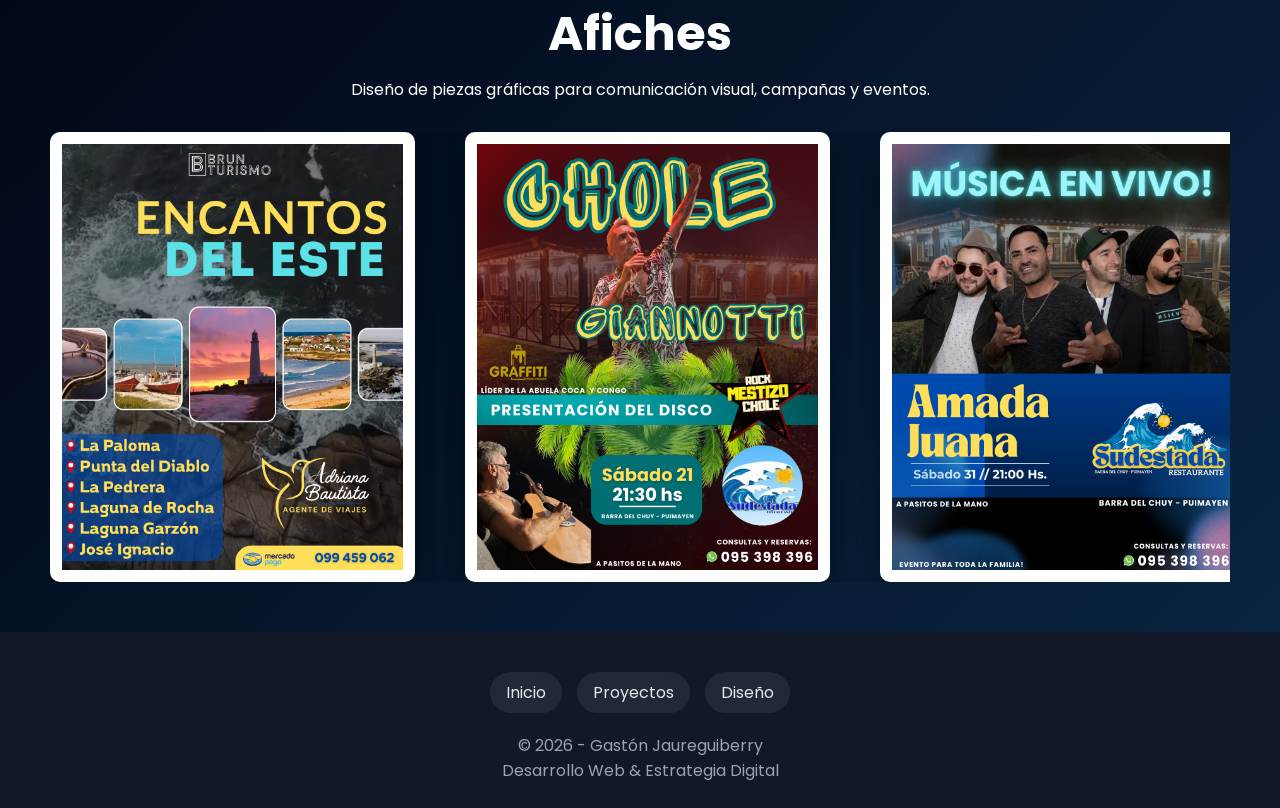
==== commit a4e67fde: "agregue branding" ====
--- a/pages/diseños.html
+++ b/pages/diseños.html
@@ -21,18 +21,17 @@
     <div class="slider">
       <div class="slide-track">
         <!-- ORIGINAL -->
-        <img src="../img/afiche1.png">
-        <img src="../img/afiche2.png">
-        <img src="../img/afiche4.png">
-        <img src="../img/afiche3.png">
-        <img src="../img/afiche1.png">
+        <img src="../img//branding1.png">
+        <img src="../img//branding2.png">
+        <img src="../img//branding3.png">
+        <img src="../img//branding4.png">
+        
 
         <!-- DUPLICADO (para loop perfecto) -->
-        <img src="../img/afiche1.png">
-        <img src="../img/afiche1.png">
-        <img src="../img/afiche1.png">
-        <img src="../img/afiche4.png">
-        <img src="../img/afiche1.png">
+         <img src="../img//branding1.png">
+        <img src="../img//branding2.png">
+        <img src="../img//branding3.png">
+        <img src="../img//branding4.png">
       </div>
     </div>
   </div>
--- a/css/diseño.css
+++ b/css/diseño.css
@@ -0,0 +1,210 @@
+/* =====================================================
+   RESET
+===================================================== */
+
+* {
+  margin: 0;
+  padding: 0;
+  box-sizing: border-box;
+}
+
+body {
+  background-color: white;
+  font-family: 'Poppins', sans-serif;
+}
+
+/* =====================================================
+   SECCIONES GENERALES
+===================================================== */
+
+.seccion-oscura {
+  background: linear-gradient(135deg, #020617, #0a2540);
+  color: #fff;
+}
+
+.seccion-clara {
+  background-color: white;
+  color: black;
+}
+
+/* =====================================================
+BLOQUES 
+===================================================== */
+
+.bloquebranding,
+.bloquelogos,
+.bloqueafiche {
+  text-align: center;
+  padding: 50px;
+}
+
+/* =====================================================
+   TIPOGRAFÍA 
+   ===================================================== */
+
+.bloquebranding h2,
+.bloquelogos h2,
+.bloqueafiche h2 {
+  font-size: 3rem;
+  font-weight: 700;
+  margin-bottom: 8px;
+}
+
+/*  P */
+.bloquebranding p,
+.bloquelogos p,
+.bloqueafiche p {
+  font-size: 1rem;
+  margin-bottom: 30px;
+  line-height: 1.5;
+}
+
+/* Colores específicos */
+.bloquebranding,
+.bloqueafiche {
+  color: white;
+}
+
+.bloquelogos {
+  color: black;
+}
+
+/* =====================================================
+   SLIDER OSCURO 
+===================================================== */
+
+.slider {
+  width: 100%;
+  overflow: hidden;
+  position: relative;
+}
+
+.slide-track {
+  display: flex;
+  gap: 50px;
+  width: max-content;
+  animation: scroll 30s linear infinite;
+}
+
+.slide-track img {
+  height: 50vh;
+  width: auto;
+  object-fit: contain;
+
+  border-radius: 10px;
+  background: #fff;
+  padding: 12px;
+
+  box-shadow:
+    0 20px 50px rgba(0,0,0,0.25),
+    0 8px 20px rgba(0,0,0,0.15);
+
+  transition: transform 0.4s ease, box-shadow 0.4s ease;
+}
+
+/* =====================================================
+   SLIDER CLARO 
+===================================================== */
+
+.sliderclaro {
+  width: 100%;
+  overflow: hidden;
+  position: relative;
+}
+
+.slide-trackclaro {
+  display: flex;
+  gap: 30px;
+  width: max-content;
+  animation: scroll 30s linear infinite;
+}
+
+.slide-trackclaro img {
+  height: 70vh;
+  width: auto;
+  object-fit: contain;
+
+  border-radius: 15px;
+  background: linear-gradient(135deg, #020617, #0a2540);
+  padding: 6px;
+
+  transition: transform 0.4s ease, box-shadow 0.4s ease;
+}
+
+/* =====================================================
+   ANIMACIÓN
+===================================================== */
+
+@keyframes scroll {
+  from { transform: translateX(0); }
+  to { transform: translateX(-50%); }
+}
+
+/* =====================================================
+   FOOTER
+===================================================== */
+
+footer {
+  background: #111827;
+  color: #9ca3af;
+  text-align: center;
+  padding: 40px 20px 25px;
+}
+
+.footer-links {
+  display: flex;
+  justify-content: center;
+  gap: 15px;
+  margin-bottom: 20px;
+  flex-wrap: wrap;
+}
+
+.footer-links a {
+  text-decoration: none;
+  color: #e5e7eb;
+  padding: 8px 16px;
+  border-radius: 999px;
+  background: #1f2937;
+  transition: all 0.3s ease;
+}
+
+.footer-links a:hover {
+  background: #4f46e5;
+  color: #fff;
+}
+
+/* =====================================================
+   RESPONSIVE
+===================================================== */
+
+/*  ALTURA GENERAL DE IMÁGENES  */
+@media (max-width: 992px) {
+  .slide-track img,
+  .slide-trackclaro img {
+    height: 50vh;
+  }
+}
+
+@media (max-width: 576px) {
+
+  /*  PADDING MOBILE  */
+  .bloquebranding,
+  .bloquelogos,
+  .bloqueafiche {
+    padding: 40px 15px;
+  }
+
+  /*  H2 MOBILE  */
+  .bloquebranding h2,
+  .bloquelogos h2,
+  .bloqueafiche h2 {
+    font-size: 1.8rem;
+  }
+
+  /*   P MOBILE */
+  .bloquebranding p,
+  .bloquelogos p,
+  .bloqueafiche p {
+    font-size: 0.95rem;
+  }
+}
